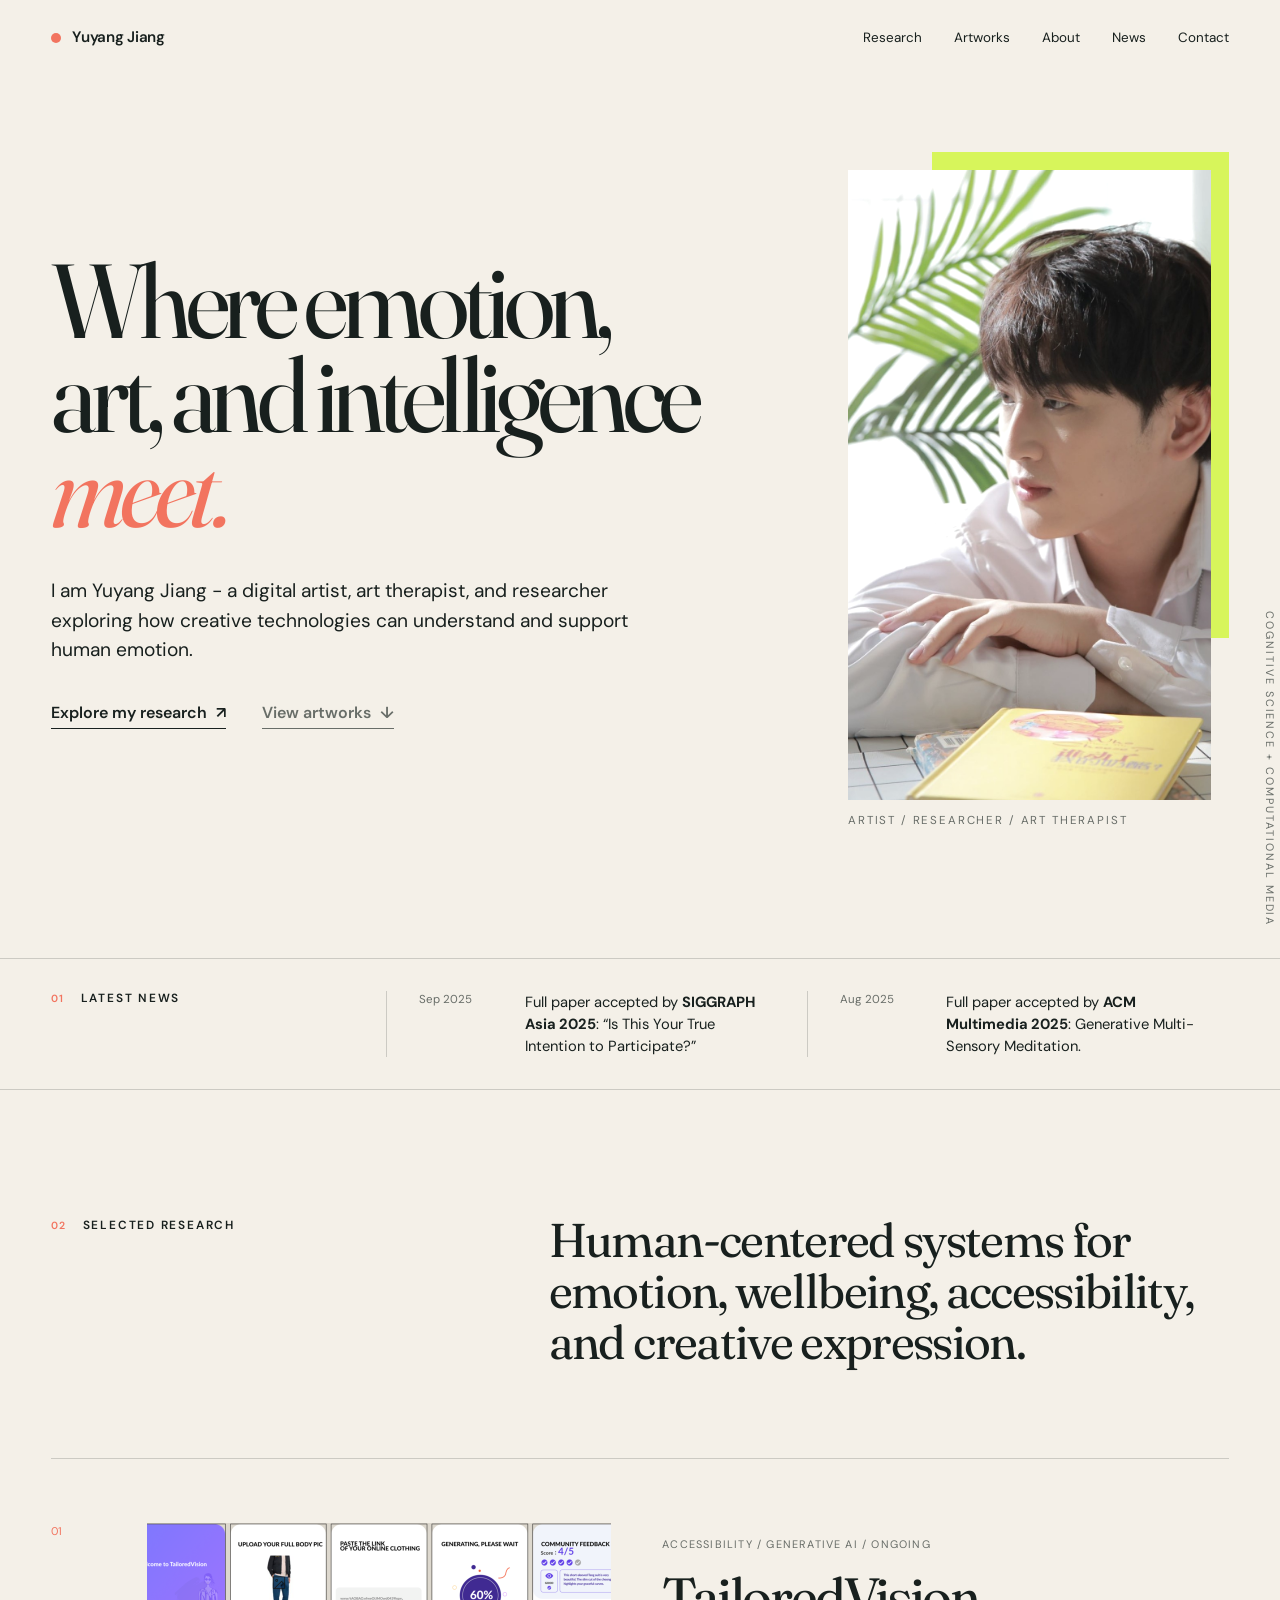
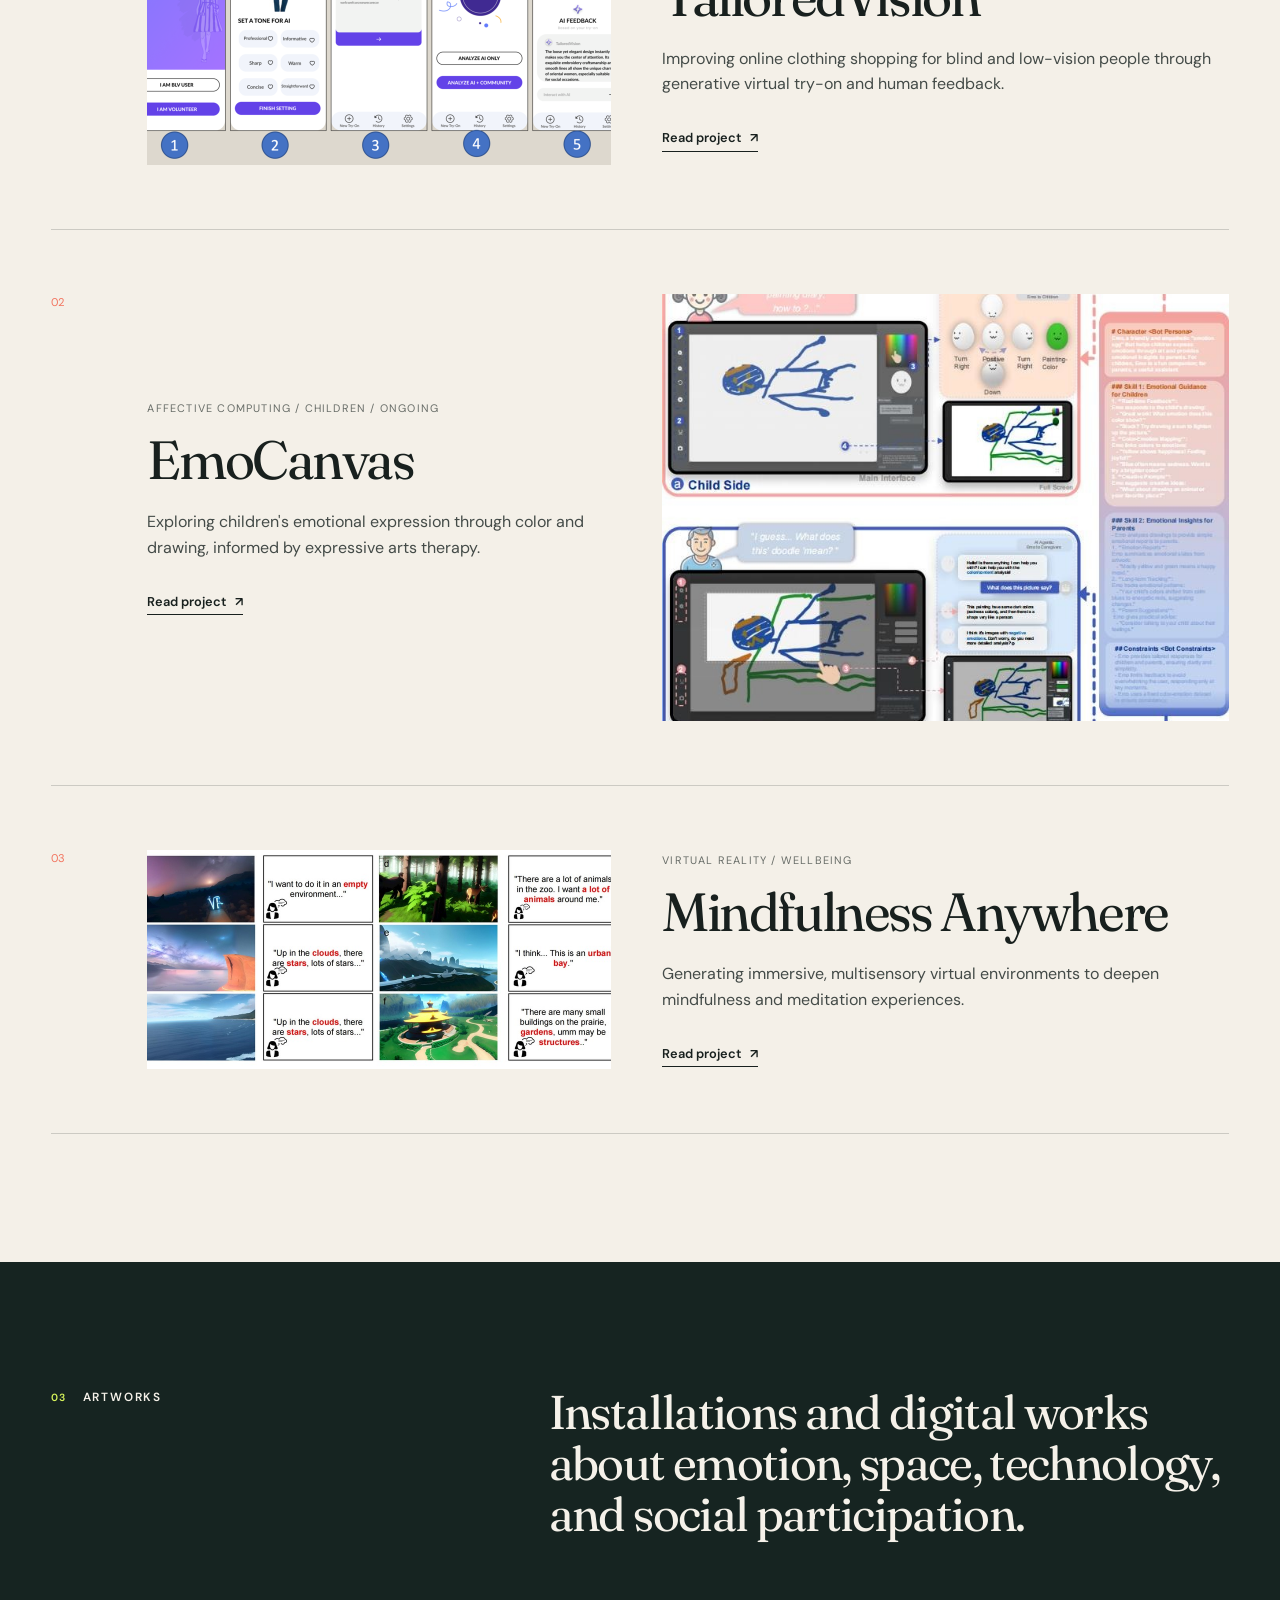
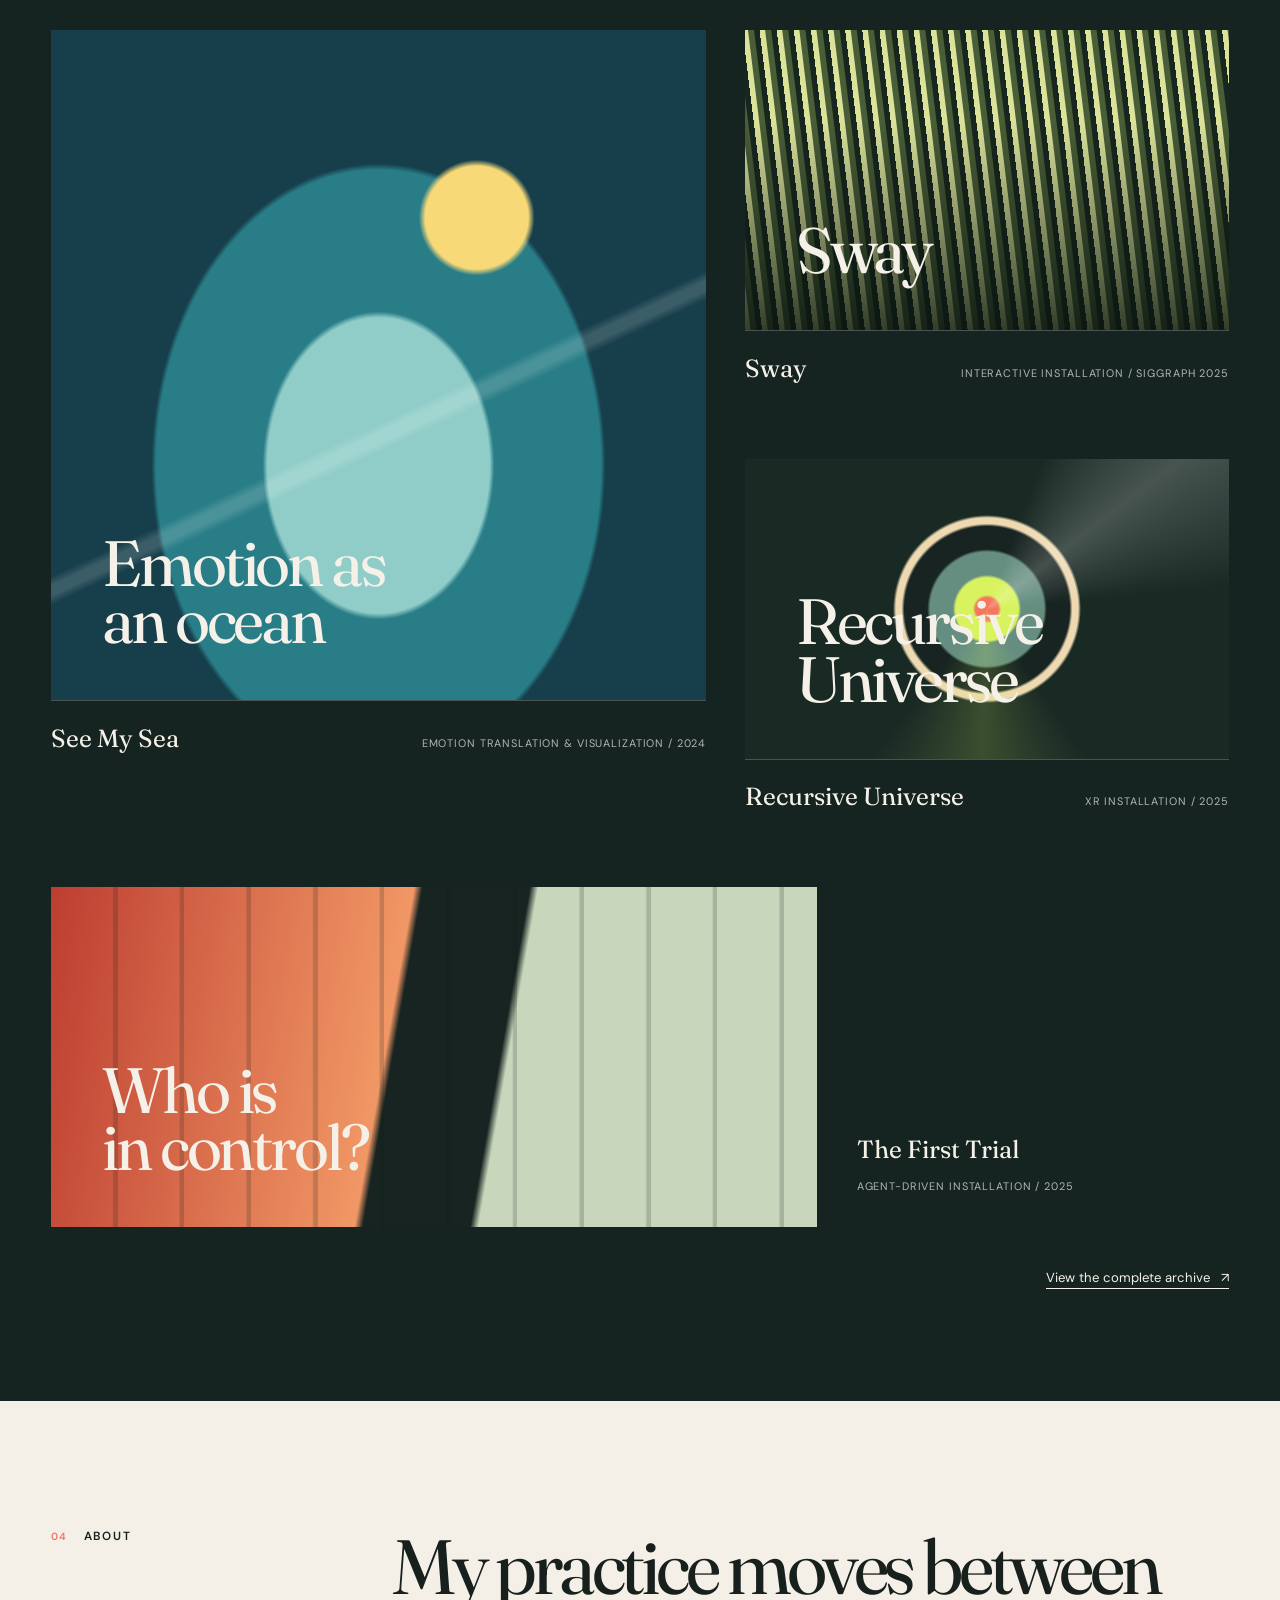
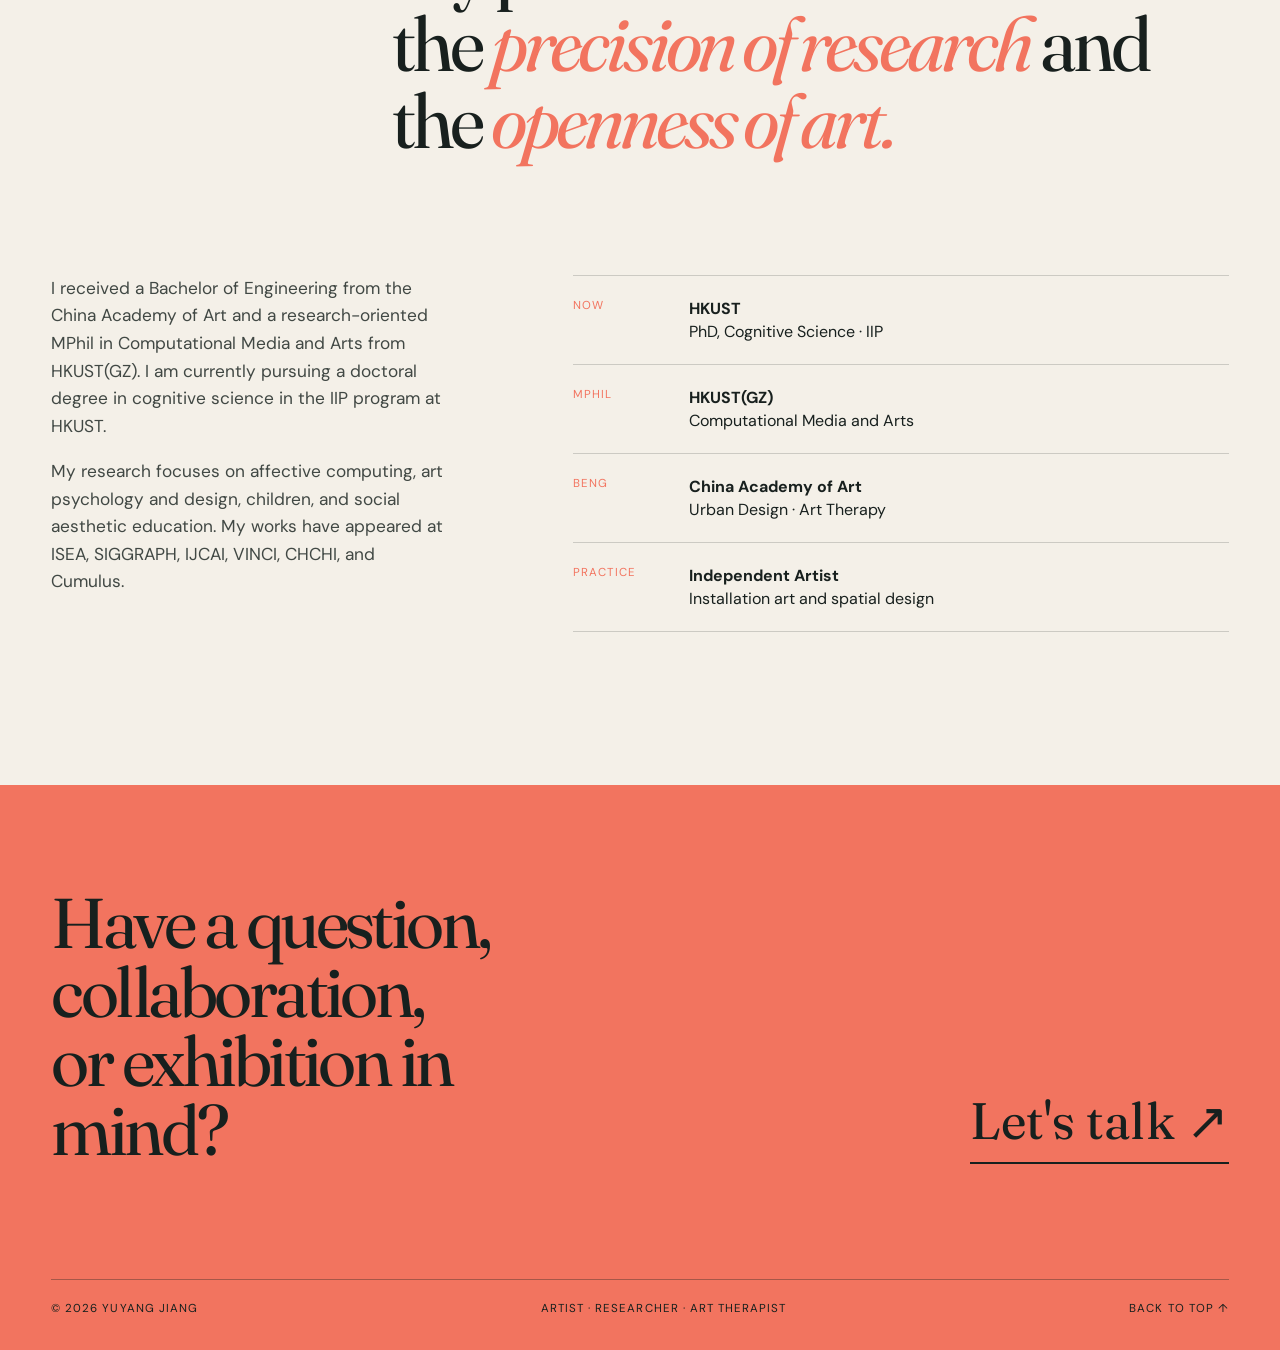
==== index.html @ f92e52eb "Create academic portfolio website" ====
<!doctype html>
<html lang="en">
<head>
  <meta charset="utf-8">
  <meta name="viewport" content="width=device-width, initial-scale=1">
  <meta name="description" content="Yuyang Jiang is a digital artist, art therapist, and researcher working across affective computing, art psychology, and human-centered AI.">
  <meta name="theme-color" content="#f4f0e8">
  <link rel="canonical" href="https://jiangmei-oliver.github.io/yuyangloveresearch/">
  <title>Yuyang Jiang - Artist & Researcher</title>
  <link rel="preconnect" href="https://fonts.googleapis.com">
  <link rel="preconnect" href="https://fonts.gstatic.com" crossorigin>
  <link href="https://fonts.googleapis.com/css2?family=DM+Sans:wght@400;500;600&family=Fraunces:opsz,wght@9..144,400;9..144,500&display=swap" rel="stylesheet">
  <link rel="stylesheet" href="styles.css">
  <script src="script.js" defer></script>
</head>
<body>
  <a class="skip-link" href="#main">Skip to content</a>
  <header class="site-header" data-header>
    <a class="wordmark" href="#top" aria-label="Yuyang Jiang home">
      <span class="wordmark-dot" aria-hidden="true"></span>
      Yuyang Jiang
    </a>
    <button class="menu-button" type="button" aria-expanded="false" aria-controls="site-nav" data-menu-button>
      <span>Menu</span>
      <span class="menu-lines" aria-hidden="true"></span>
    </button>
    <nav class="site-nav" id="site-nav" aria-label="Primary navigation" data-nav>
      <a href="#research">Research</a>
      <a href="#artworks">Artworks</a>
      <a href="#about">About</a>
      <a href="#news">News</a>
      <a href="#contact">Contact</a>
    </nav>
  </header>

  <main id="main">
    <section class="hero section" id="top">
      <div class="hero-copy reveal">
        <h1>Where emotion,<br>art, and intelligence<br><em>meet.</em></h1>
        <p class="hero-intro">I am Yuyang Jiang - a digital artist, art therapist, and researcher exploring how creative technologies can understand and support human emotion.</p>
        <div class="hero-actions">
          <a class="text-link" href="#research">Explore my research <span aria-hidden="true">&#8599;</span></a>
          <a class="text-link quiet" href="#artworks">View artworks <span aria-hidden="true">&#8595;</span></a>
        </div>
      </div>
      <div class="hero-portrait reveal">
        <div class="portrait-frame">
          <img src="assets/yuyang-portrait.jpg" alt="Portrait of Yuyang Jiang" width="487" height="630">
        </div>
        <p class="image-note">Artist / Researcher / Art Therapist</p>
      </div>
      <p class="hero-side-note" aria-hidden="true">Cognitive science + computational media</p>
    </section>

    <section class="news-strip" id="news" aria-labelledby="news-title">
      <div class="section-label"><span>01</span><h2 id="news-title">Latest news</h2></div>
      <div class="news-list">
        <article class="news-item reveal">
          <time datetime="2025-09">Sep 2025</time>
          <p>Full paper accepted by <strong>SIGGRAPH Asia 2025</strong>: “Is This Your True Intention to Participate?”</p>
        </article>
        <article class="news-item reveal">
          <time datetime="2025-08">Aug 2025</time>
          <p>Full paper accepted by <strong>ACM Multimedia 2025</strong>: Generative Multi-Sensory Meditation.</p>
        </article>
      </div>
    </section>

    <section class="section research-section" id="research" aria-labelledby="research-title">
      <div class="section-heading reveal">
        <div class="section-label"><span>02</span><h2 id="research-title">Selected research</h2></div>
        <p>Human-centered systems for emotion, wellbeing, accessibility, and creative expression.</p>
      </div>

      <div class="research-list">
        <article class="research-item reveal">
          <div class="research-number">01</div>
          <a class="research-image" href="https://yuyangartist.mysxl.cn/#research" target="_blank" rel="noreferrer">
            <img src="assets/tailored-vision.png" alt="TailoredVision project preview" width="500" height="242" loading="lazy">
          </a>
          <div class="research-copy">
            <p class="meta">Accessibility / Generative AI / Ongoing</p>
            <h3>TailoredVision</h3>
            <p>Improving online clothing shopping for blind and low-vision people through generative virtual try-on and human feedback.</p>
            <a class="arrow-link" href="https://yuyangartist.mysxl.cn/#research" target="_blank" rel="noreferrer" aria-label="Read more about TailoredVision">Read project <span aria-hidden="true">&#8599;</span></a>
          </div>
        </article>

        <article class="research-item reverse reveal">
          <div class="research-number">02</div>
          <a class="research-image" href="https://yuyangartist.mysxl.cn/#research" target="_blank" rel="noreferrer">
            <img src="assets/emo-canvas.jpg" alt="EmoCanvas project preview" width="500" height="427" loading="lazy">
          </a>
          <div class="research-copy">
            <p class="meta">Affective computing / Children / Ongoing</p>
            <h3>EmoCanvas</h3>
            <p>Exploring children's emotional expression through color and drawing, informed by expressive arts therapy.</p>
            <a class="arrow-link" href="https://yuyangartist.mysxl.cn/#research" target="_blank" rel="noreferrer" aria-label="Read more about EmoCanvas">Read project <span aria-hidden="true">&#8599;</span></a>
          </div>
        </article>

        <article class="research-item reveal">
          <div class="research-number">03</div>
          <a class="research-image" href="https://yuyangartist.mysxl.cn/#research" target="_blank" rel="noreferrer">
            <img src="assets/mindfulness-anywhere.jpg" alt="Mindfulness Anywhere project preview" width="500" height="219" loading="lazy">
          </a>
          <div class="research-copy">
            <p class="meta">Virtual reality / Wellbeing</p>
            <h3>Mindfulness Anywhere</h3>
            <p>Generating immersive, multisensory virtual environments to deepen mindfulness and meditation experiences.</p>
            <a class="arrow-link" href="https://yuyangartist.mysxl.cn/#research" target="_blank" rel="noreferrer" aria-label="Read more about Mindfulness Anywhere">Read project <span aria-hidden="true">&#8599;</span></a>
          </div>
        </article>
      </div>
    </section>

    <section class="art-section" id="artworks" aria-labelledby="artworks-title">
      <div class="section art-inner">
        <div class="section-heading light reveal">
          <div class="section-label"><span>03</span><h2 id="artworks-title">Artworks</h2></div>
          <p>Installations and digital works about emotion, space, technology, and social participation.</p>
        </div>
        <div class="art-grid">
          <a class="art-card large reveal" href="https://yuyangartist.mysxl.cn/blog/see-my-sea-emotion-translation-and-visualization" target="_blank" rel="noreferrer">
            <div class="art-card-image see-my-sea"><span>Emotion as<br>an ocean</span></div>
            <div class="art-card-caption"><h3>See My Sea</h3><p>Emotion translation & visualization / 2024</p></div>
          </a>
          <a class="art-card reveal" href="https://yuyangartist.mysxl.cn/blog/sway" target="_blank" rel="noreferrer">
            <div class="art-card-image sway"><span>Sway</span></div>
            <div class="art-card-caption"><h3>Sway</h3><p>Interactive installation / SIGGRAPH 2025</p></div>
          </a>
          <a class="art-card reveal" href="https://yuyangartist.mysxl.cn/blog/recursive-universe" target="_blank" rel="noreferrer">
            <div class="art-card-image universe"><span>Recursive<br>Universe</span></div>
            <div class="art-card-caption"><h3>Recursive Universe</h3><p>XR installation / 2025</p></div>
          </a>
          <a class="art-card wide reveal" href="https://yuyangartist.mysxl.cn/blog/the-first-trail" target="_blank" rel="noreferrer">
            <div class="art-card-image first-trial"><span>Who is<br>in control?</span></div>
            <div class="art-card-caption"><h3>The First Trial</h3><p>Agent-driven installation / 2025</p></div>
          </a>
        </div>
        <a class="all-work-link" href="https://yuyangartist.mysxl.cn/#art-works" target="_blank" rel="noreferrer">View the complete archive <span aria-hidden="true">&#8599;</span></a>
      </div>
    </section>

    <section class="section about-section" id="about" aria-labelledby="about-title">
      <div class="about-heading reveal">
        <div class="section-label"><span>04</span><h2 id="about-title">About</h2></div>
        <p class="about-statement">My practice moves between the <em>precision of research</em> and the <em>openness of art.</em></p>
      </div>
      <div class="about-grid">
        <div class="about-copy reveal">
          <p>I received a Bachelor of Engineering from the China Academy of Art and a research-oriented MPhil in Computational Media and Arts from HKUST(GZ). I am currently pursuing a doctoral degree in cognitive science in the IIP program at HKUST.</p>
          <p>My research focuses on affective computing, art psychology and design, children, and social aesthetic education. My works have appeared at ISEA, SIGGRAPH, IJCAI, VINCI, CHCHI, and Cumulus.</p>
        </div>
        <div class="timeline reveal" aria-label="Education and practice">
          <div class="timeline-row"><span>Now</span><p><strong>HKUST</strong><br>PhD, Cognitive Science · IIP</p></div>
          <div class="timeline-row"><span>MPhil</span><p><strong>HKUST(GZ)</strong><br>Computational Media and Arts</p></div>
          <div class="timeline-row"><span>BEng</span><p><strong>China Academy of Art</strong><br>Urban Design · Art Therapy</p></div>
          <div class="timeline-row"><span>Practice</span><p><strong>Independent Artist</strong><br>Installation art and spatial design</p></div>
        </div>
      </div>
    </section>
  </main>

  <footer class="site-footer" id="contact">
    <div class="footer-main">
      <p>Have a question, collaboration,<br>or exhibition in mind?</p>
      <a href="https://yuyangartist.mysxl.cn/#contact-me" target="_blank" rel="noreferrer">Let's talk <span aria-hidden="true">&#8599;</span></a>
    </div>
    <div class="footer-bottom">
      <p>&copy; <span data-year></span> Yuyang Jiang</p>
      <p>Artist · Researcher · Art Therapist</p>
      <a href="#top">Back to top &#8593;</a>
    </div>
  </footer>
</body>
</html>
---- styles.css ----
:root {
  --paper: #f4f0e8;
  --ink: #18201e;
  --muted: #686d68;
  --line: rgba(24, 32, 30, 0.18);
  --acid: #d7f55b;
  --coral: #f2745f;
  --deep: #162421;
  --serif: "Fraunces", Georgia, serif;
  --sans: "DM Sans", Arial, sans-serif;
  --gutter: clamp(1.25rem, 4vw, 4.5rem);
  --max: 1440px;
}

* { box-sizing: border-box; }
html { scroll-behavior: smooth; }
body {
  margin: 0;
  background: var(--paper);
  color: var(--ink);
  font-family: var(--sans);
  font-size: 16px;
  line-height: 1.6;
}
img { display: block; max-width: 100%; }
a { color: inherit; text-decoration: none; }
button { font: inherit; }
.skip-link { position: fixed; left: 1rem; top: -5rem; z-index: 100; background: var(--acid); padding: .65rem 1rem; }
.skip-link:focus { top: 1rem; }

.site-header {
  position: fixed;
  top: 0;
  left: 0;
  right: 0;
  z-index: 30;
  min-height: 76px;
  padding: 0 var(--gutter);
  display: flex;
  align-items: center;
  justify-content: space-between;
  border-bottom: 1px solid transparent;
  transition: background .3s ease, border-color .3s ease;
}
.site-header.scrolled { background: rgba(244, 240, 232, .91); border-color: var(--line); backdrop-filter: blur(16px); }
.wordmark { display: inline-flex; gap: .7rem; align-items: center; font-size: .95rem; font-weight: 600; letter-spacing: -.02em; }
.wordmark-dot { width: 10px; height: 10px; border-radius: 50%; background: var(--coral); }
.site-nav { display: flex; gap: clamp(1.25rem, 2.5vw, 2.75rem); font-size: .84rem; }
.site-nav a { position: relative; }
.site-nav a::after { content: ""; position: absolute; left: 0; right: 100%; bottom: -.35rem; height: 1px; background: currentColor; transition: right .25s ease; }
.site-nav a:hover::after, .site-nav a:focus-visible::after { right: 0; }
.menu-button { display: none; border: 0; background: transparent; padding: .5rem 0; }

.section { max-width: var(--max); margin: 0 auto; padding: clamp(6rem, 10vw, 10rem) var(--gutter); }
.hero { min-height: 100vh; padding-top: 9.5rem; display: grid; grid-template-columns: minmax(0, 1.3fr) minmax(260px, .7fr); gap: clamp(3rem, 7vw, 8rem); align-items: center; position: relative; }
.hero h1 { margin: 0; font-family: var(--serif); font-size: clamp(4rem, 8.2vw, 8.8rem); line-height: .9; font-weight: 400; letter-spacing: -.06em; }
.hero h1 em { color: var(--coral); font-weight: 400; }
.hero-intro { max-width: 590px; margin: 2.5rem 0 0; font-size: clamp(1.05rem, 1.5vw, 1.35rem); line-height: 1.55; }
.hero-actions { display: flex; flex-wrap: wrap; gap: 1.5rem 2.25rem; margin-top: 2.2rem; }
.text-link, .arrow-link { display: inline-flex; align-items: center; gap: .55rem; font-weight: 600; border-bottom: 1px solid currentColor; padding-bottom: .15rem; }
.text-link span, .arrow-link span, .all-work-link span { transition: transform .2s ease; }
.text-link:hover span, .arrow-link:hover span, .all-work-link:hover span { transform: translate(3px, -3px); }
.text-link.quiet { color: var(--muted); }
.portrait-frame { position: relative; padding: 1.1rem 1.1rem 0 0; }
.portrait-frame::before { content: ""; position: absolute; inset: 0 0 auto auto; width: 78%; height: 75%; background: var(--acid); }
.portrait-frame img { position: relative; width: 100%; aspect-ratio: .78; object-fit: cover; object-position: center top; filter: saturate(.86) contrast(1.03); }
.image-note { margin: .75rem 0 0; font-size: .72rem; text-transform: uppercase; letter-spacing: .16em; color: var(--muted); }
.hero-side-note { position: absolute; right: .1rem; bottom: 2rem; margin: 0; writing-mode: vertical-rl; font-size: .68rem; text-transform: uppercase; letter-spacing: .18em; color: var(--muted); }

.news-strip { border-block: 1px solid var(--line); display: grid; grid-template-columns: minmax(190px, .34fr) 1fr; gap: 3rem; padding: 2rem var(--gutter); }
.section-label { display: flex; align-items: baseline; gap: 1rem; }
.section-label span { font-size: .65rem; color: var(--coral); font-weight: 600; letter-spacing: .12em; }
.section-label h2 { margin: 0; font-size: .74rem; line-height: 1.2; text-transform: uppercase; letter-spacing: .15em; font-weight: 600; }
.news-list { display: grid; grid-template-columns: repeat(2, 1fr); }
.news-item { display: grid; grid-template-columns: 90px 1fr; gap: 1rem; padding: 0 2rem; border-left: 1px solid var(--line); }
.news-item time { font-size: .72rem; color: var(--muted); }
.news-item p { margin: 0; font-size: .92rem; line-height: 1.5; }

.section-heading { display: grid; grid-template-columns: minmax(200px, .35fr) 1fr; gap: 3rem; align-items: start; margin-bottom: clamp(4rem, 7vw, 7rem); }
.section-heading > p { max-width: 680px; margin: -.2rem 0 0 auto; font-family: var(--serif); font-size: clamp(1.9rem, 3.7vw, 3.8rem); line-height: 1.08; letter-spacing: -.035em; }
.research-list { border-top: 1px solid var(--line); }
.research-item { display: grid; grid-template-columns: 45px minmax(260px, .9fr) minmax(280px, 1.1fr); gap: clamp(1.5rem, 4vw, 5rem); align-items: center; padding: clamp(2.5rem, 5vw, 5rem) 0; border-bottom: 1px solid var(--line); }
.research-number { align-self: start; color: var(--coral); font-size: .7rem; }
.research-item.reverse .research-image { order: 3; }
.research-item.reverse .research-copy { order: 2; }
.research-image { overflow: hidden; background: #ddd8ce; }
.research-image img { width: 100%; aspect-ratio: 16 / 10; object-fit: cover; transition: transform .6s cubic-bezier(.2,.75,.25,1); }
.research-image:hover img { transform: scale(1.025); }
.research-copy .meta { margin: 0 0 1rem; color: var(--muted); text-transform: uppercase; letter-spacing: .11em; font-size: .68rem; }
.research-copy h3 { margin: 0; font-family: var(--serif); font-size: clamp(2.2rem, 4.2vw, 4.5rem); line-height: 1; font-weight: 400; letter-spacing: -.045em; }
.research-copy > p:not(.meta) { max-width: 580px; margin: 1.4rem 0 1.7rem; color: #444b48; }
.arrow-link { font-size: .8rem; }

.art-section { background: var(--deep); color: #f5f1e9; }
.art-inner { padding-bottom: 7rem; }
.section-heading.light > p { color: #f5f1e9; }
.section-heading.light .section-label span { color: var(--acid); }
.art-grid { display: grid; grid-template-columns: 1.15fr .85fr; gap: clamp(1.25rem, 3vw, 3rem); }
.art-card.large { grid-row: span 2; }
.art-card.wide { grid-column: span 2; display: grid; grid-template-columns: 1.3fr .7fr; align-items: end; }
.art-card-image { min-height: 300px; overflow: hidden; position: relative; display: flex; align-items: flex-end; padding: clamp(1.5rem, 4vw, 3.5rem); isolation: isolate; }
.art-card.large .art-card-image { min-height: 670px; }
.art-card.wide .art-card-image { min-height: 340px; }
.art-card-image::before, .art-card-image::after { content: ""; position: absolute; inset: 0; z-index: -1; transition: transform .7s cubic-bezier(.2,.75,.25,1); }
.art-card:hover .art-card-image::before { transform: scale(1.04) rotate(.5deg); }
.art-card-image span { font-family: var(--serif); font-size: clamp(2.2rem, 5vw, 5.5rem); line-height: .9; letter-spacing: -.05em; }
.see-my-sea::before { background: radial-gradient(circle at 65% 28%, #f7d977 0 8%, transparent 9%), radial-gradient(ellipse at 50% 65%, #90cdc8 0 24%, #287d87 25% 48%, #163e4b 49% 100%); }
.see-my-sea::after { background: linear-gradient(155deg, transparent 0 56%, rgba(255,255,255,.16) 57% 58%, transparent 59%); }
.sway::before { background: repeating-linear-gradient(83deg, #dbe39b 0 5px, #495d36 6px 11px, #17261e 12px 17px); }
.sway::after { background: linear-gradient(to top, rgba(9,20,15,.8), transparent 70%); }
.universe::before { background: radial-gradient(circle at center, #f5785d 0 4%, #d8f35f 5% 11%, #658d80 12% 20%, #172421 21% 29%, #eed9b1 30% 32%, #192a25 33% 100%); }
.universe::after { background: conic-gradient(from 20deg, transparent, rgba(255,255,255,.2), transparent 18%, transparent 35%, rgba(215,245,91,.18), transparent 55%); }
.first-trial::before { background: linear-gradient(100deg, #bd3e31, #f19765 44%, #172421 45% 58%, #c8d6bc 59%); }
.first-trial::after { background: repeating-linear-gradient(90deg, transparent 0 8%, rgba(11,25,21,.18) 8.2% 8.7%); }
.art-card-caption { display: flex; justify-content: space-between; gap: 1rem; align-items: baseline; padding: 1.1rem 0 2rem; border-top: 1px solid rgba(255,255,255,.22); }
.art-card.wide .art-card-caption { padding: 2rem 0 2rem 2.5rem; display: block; border-top: 0; }
.art-card-caption h3 { margin: 0; font-family: var(--serif); font-size: 1.55rem; font-weight: 400; }
.art-card-caption p { margin: 0; color: #aeb8b3; font-size: .68rem; text-transform: uppercase; letter-spacing: .08em; text-align: right; }
.art-card.wide .art-card-caption p { text-align: left; margin-top: .5rem; }
.all-work-link { width: fit-content; margin: 2.5rem 0 0 auto; display: flex; gap: .7rem; align-items: center; border-bottom: 1px solid currentColor; font-size: .82rem; }

.about-section { padding-bottom: clamp(7rem, 12vw, 12rem); }
.about-heading { display: grid; grid-template-columns: minmax(200px, .35fr) 1fr; gap: 3rem; }
.about-statement { max-width: 900px; margin: 0 0 0 auto; font-family: var(--serif); font-size: clamp(2.8rem, 6vw, 6.2rem); line-height: 1; letter-spacing: -.055em; }
.about-statement em { color: var(--coral); font-weight: 400; }
.about-grid { margin-top: clamp(5rem, 9vw, 9rem); display: grid; grid-template-columns: .75fr 1.25fr; gap: clamp(4rem, 10vw, 10rem); }
.about-copy { font-size: 1.08rem; color: #414844; }
.about-copy p:first-child { margin-top: 0; }
.timeline { border-top: 1px solid var(--line); }
.timeline-row { display: grid; grid-template-columns: 100px 1fr; gap: 1rem; padding: 1.3rem 0; border-bottom: 1px solid var(--line); }
.timeline-row > span { color: var(--coral); font-size: .72rem; text-transform: uppercase; letter-spacing: .1em; }
.timeline-row p { margin: 0; line-height: 1.45; }

.site-footer { background: var(--coral); color: #17201e; padding: clamp(4rem, 8vw, 8rem) var(--gutter) 2rem; }
.footer-main { max-width: var(--max); margin: 0 auto; display: grid; grid-template-columns: 1fr 1fr; gap: 3rem; align-items: end; }
.footer-main p { margin: 0; font-family: var(--serif); font-size: clamp(2.5rem, 5.5vw, 6rem); line-height: .98; letter-spacing: -.05em; }
.footer-main > a { justify-self: end; font-family: var(--serif); font-size: clamp(2rem, 4vw, 4.5rem); border-bottom: 2px solid currentColor; }
.footer-bottom { max-width: var(--max); margin: clamp(5rem, 9vw, 9rem) auto 0; padding-top: 1.25rem; border-top: 1px solid rgba(23,32,30,.35); display: flex; justify-content: space-between; gap: 1rem; font-size: .72rem; text-transform: uppercase; letter-spacing: .09em; }
.footer-bottom p { margin: 0; }

.reveal { opacity: 0; transform: translateY(26px); transition: opacity .7s ease, transform .7s cubic-bezier(.2,.75,.25,1); }
.reveal.visible { opacity: 1; transform: translateY(0); }

@media (max-width: 900px) {
  .menu-button { display: flex; align-items: center; gap: .75rem; cursor: pointer; }
  .menu-lines, .menu-lines::before { width: 21px; height: 1px; display: block; background: currentColor; transition: transform .25s ease; }
  .menu-lines { position: relative; }
  .menu-lines::before { content: ""; position: absolute; top: 6px; }
  .menu-button[aria-expanded="true"] .menu-lines { transform: rotate(45deg); }
  .menu-button[aria-expanded="true"] .menu-lines::before { transform: translateY(-6px) rotate(-90deg); }
  .site-nav { position: fixed; inset: 76px 0 auto; padding: 2rem var(--gutter) 3rem; background: var(--paper); border-bottom: 1px solid var(--line); flex-direction: column; gap: 1.2rem; transform: translateY(-130%); transition: transform .35s ease; z-index: -1; }
  .site-nav.open { transform: translateY(0); }
  .hero { grid-template-columns: 1fr .56fr; gap: 2rem; }
  .hero h1 { font-size: clamp(3.4rem, 9.5vw, 6rem); }
  .news-strip, .section-heading, .about-heading { grid-template-columns: 1fr; }
  .news-list { margin-left: -2rem; }
  .research-item { grid-template-columns: 35px 1fr; }
  .research-image, .research-item.reverse .research-image { grid-column: 2; order: initial; }
  .research-copy, .research-item.reverse .research-copy { grid-column: 2; order: initial; }
  .art-card.large .art-card-image { min-height: 540px; }
  .about-grid { gap: 4rem; }
}

@media (max-width: 640px) {
  .site-header { min-height: 68px; }
  .site-nav { top: 68px; }
  .hero { min-height: auto; padding-top: 8.5rem; grid-template-columns: 1fr; }
  .hero-copy { order: 1; }
  .hero-portrait { order: 2; width: 72%; margin-left: auto; }
  .hero h1 { font-size: clamp(3.45rem, 17vw, 5.4rem); }
  .hero-intro { font-size: 1rem; }
  .hero-side-note { display: none; }
  .news-strip { padding-block: 2.5rem; }
  .news-list { grid-template-columns: 1fr; margin: 0; }
  .news-item { grid-template-columns: 72px 1fr; padding: 1.4rem 0; border-left: 0; border-top: 1px solid var(--line); }
  .section-heading > p { font-size: 2.25rem; margin-left: 0; }
  .research-item { grid-template-columns: 24px 1fr; gap: 1rem; }
  .research-copy h3 { font-size: 2.6rem; }
  .art-grid { grid-template-columns: 1fr; }
  .art-card.large, .art-card.wide { grid-row: auto; grid-column: auto; display: block; }
  .art-card.large .art-card-image, .art-card-image, .art-card.wide .art-card-image { min-height: 410px; }
  .art-card.wide .art-card-caption { padding: 1.1rem 0 2rem; display: flex; border-top: 1px solid rgba(255,255,255,.22); }
  .art-card.wide .art-card-caption p { text-align: right; }
  .about-statement { font-size: 3.15rem; }
  .about-grid { grid-template-columns: 1fr; }
  .footer-main { grid-template-columns: 1fr; }
  .footer-main > a { justify-self: start; }
  .footer-bottom { flex-direction: column; }
}

@media (prefers-reduced-motion: reduce) {
  html { scroll-behavior: auto; }
  *, *::before, *::after { transition-duration: .01ms !important; animation-duration: .01ms !important; }
  .reveal { opacity: 1; transform: none; }
}
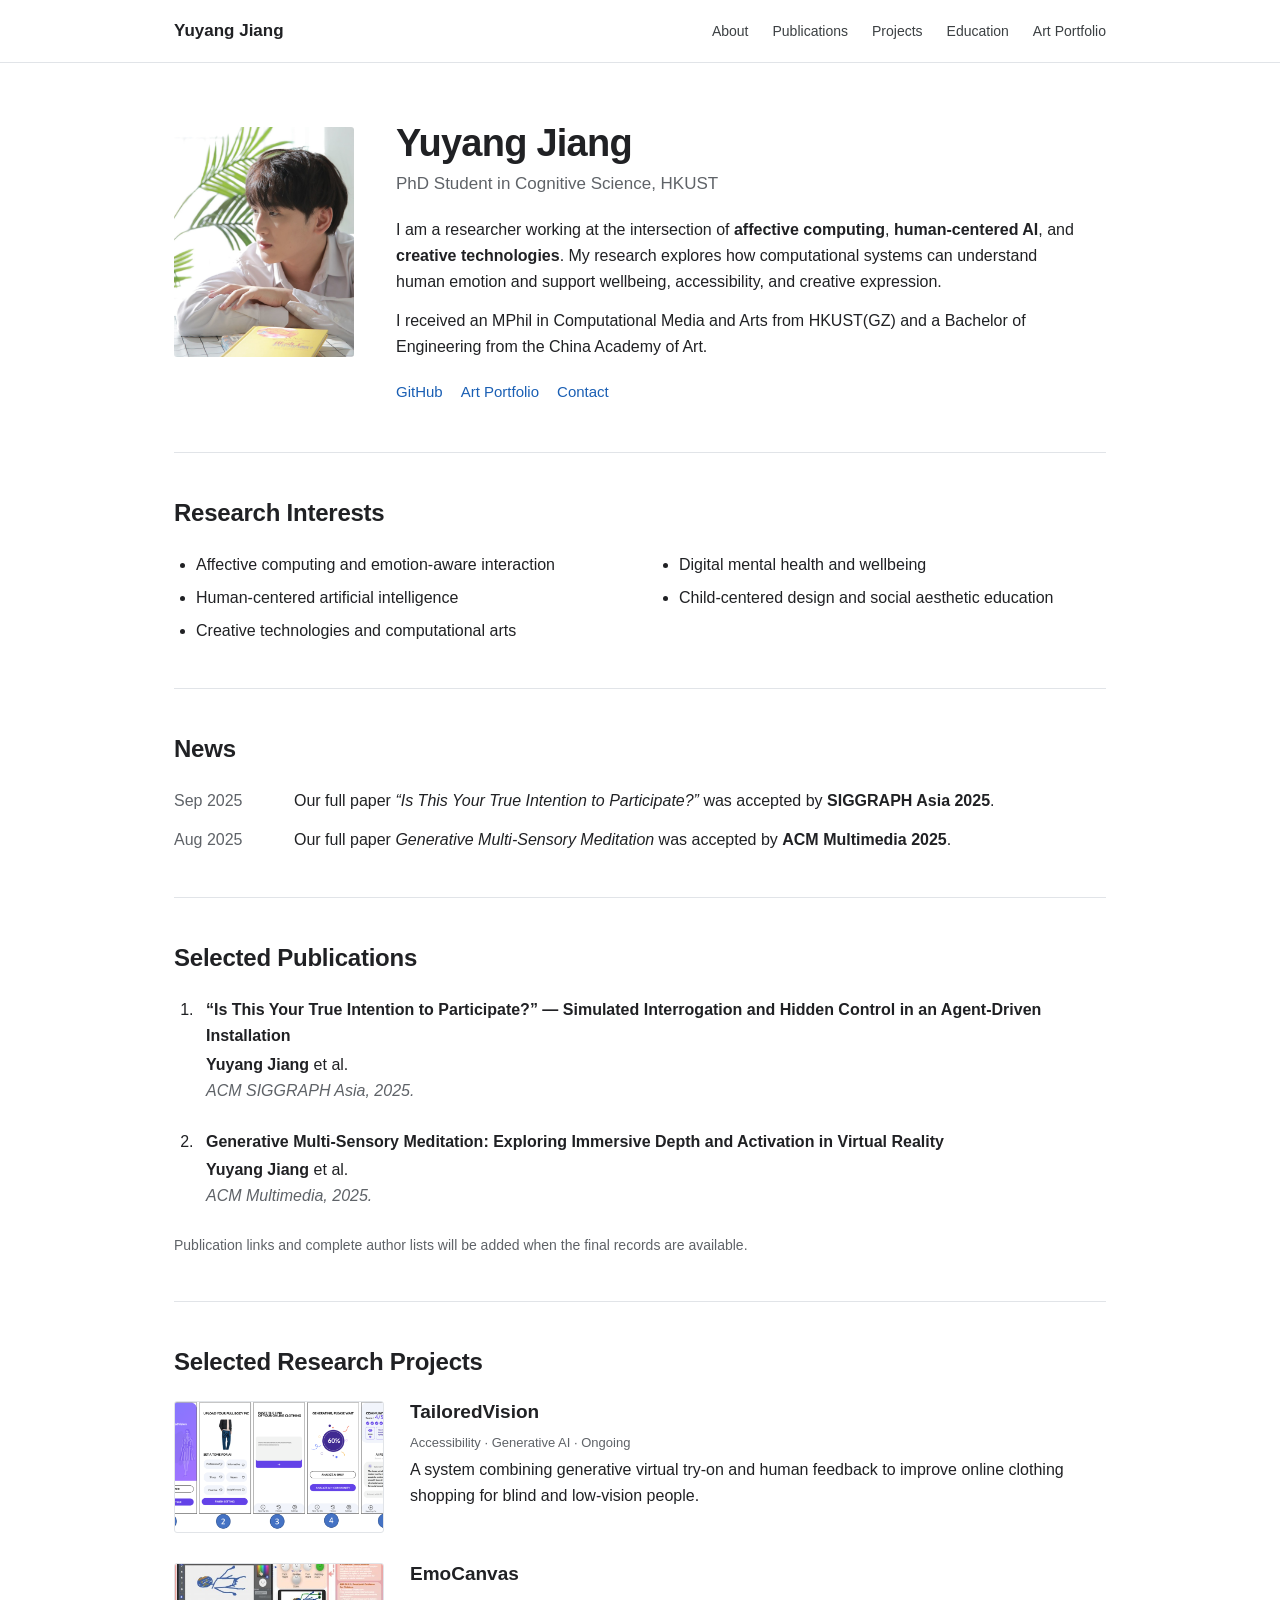
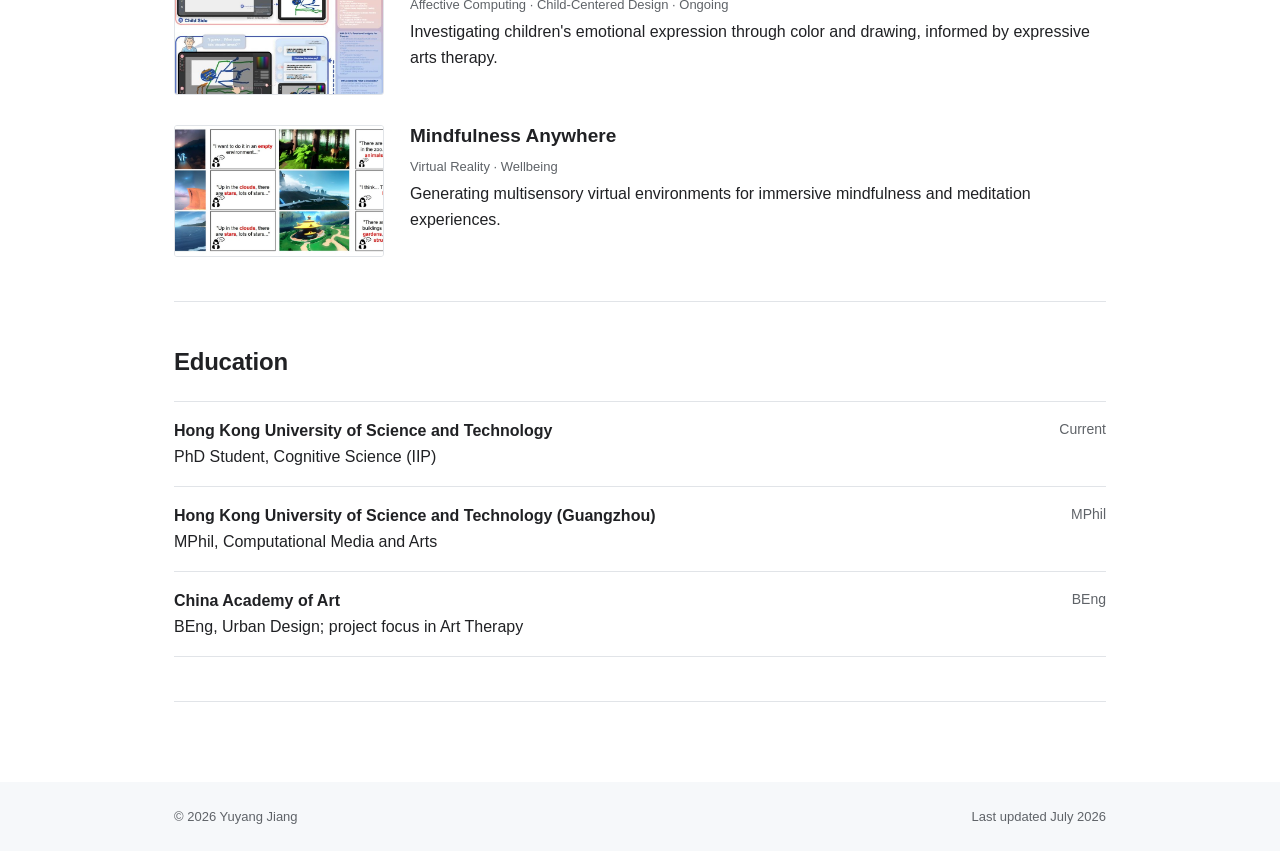
==== commit 7c0b4e01: "Redesign site as a concise academic homepage" ====
--- a/index.html
+++ b/index.html
@@ -3,174 +3,141 @@
 <head>
   <meta charset="utf-8">
   <meta name="viewport" content="width=device-width, initial-scale=1">
-  <meta name="description" content="Yuyang Jiang is a digital artist, art therapist, and researcher working across affective computing, art psychology, and human-centered AI.">
-  <meta name="theme-color" content="#f4f0e8">
+  <meta name="description" content="Yuyang Jiang is a PhD student at HKUST researching affective computing, human-centered AI, and creative technologies.">
+  <meta name="theme-color" content="#ffffff">
   <link rel="canonical" href="https://jiangmei-oliver.github.io/yuyangloveresearch/">
-  <title>Yuyang Jiang - Artist & Researcher</title>
-  <link rel="preconnect" href="https://fonts.googleapis.com">
-  <link rel="preconnect" href="https://fonts.gstatic.com" crossorigin>
-  <link href="https://fonts.googleapis.com/css2?family=DM+Sans:wght@400;500;600&family=Fraunces:opsz,wght@9..144,400;9..144,500&display=swap" rel="stylesheet">
+  <title>Yuyang Jiang | Academic Homepage</title>
   <link rel="stylesheet" href="styles.css">
   <script src="script.js" defer></script>
 </head>
 <body>
   <a class="skip-link" href="#main">Skip to content</a>
-  <header class="site-header" data-header>
-    <a class="wordmark" href="#top" aria-label="Yuyang Jiang home">
-      <span class="wordmark-dot" aria-hidden="true"></span>
-      Yuyang Jiang
-    </a>
-    <button class="menu-button" type="button" aria-expanded="false" aria-controls="site-nav" data-menu-button>
-      <span>Menu</span>
-      <span class="menu-lines" aria-hidden="true"></span>
-    </button>
-    <nav class="site-nav" id="site-nav" aria-label="Primary navigation" data-nav>
-      <a href="#research">Research</a>
-      <a href="#artworks">Artworks</a>
-      <a href="#about">About</a>
-      <a href="#news">News</a>
-      <a href="#contact">Contact</a>
-    </nav>
+
+  <header class="site-header">
+    <div class="nav-wrap">
+      <a class="site-name" href="#top">Yuyang Jiang</a>
+      <button class="menu-button" type="button" aria-expanded="false" aria-controls="site-nav" data-menu-button>Menu</button>
+      <nav class="site-nav" id="site-nav" aria-label="Primary navigation" data-nav>
+        <a href="#about">About</a>
+        <a href="#publications">Publications</a>
+        <a href="#projects">Projects</a>
+        <a href="#education">Education</a>
+        <a href="https://yuyangartist.mysxl.cn/" target="_blank" rel="noreferrer">Art Portfolio</a>
+      </nav>
+    </div>
   </header>
 
-  <main id="main">
-    <section class="hero section" id="top">
-      <div class="hero-copy reveal">
-        <h1>Where emotion,<br>art, and intelligence<br><em>meet.</em></h1>
-        <p class="hero-intro">I am Yuyang Jiang - a digital artist, art therapist, and researcher exploring how creative technologies can understand and support human emotion.</p>
-        <div class="hero-actions">
-          <a class="text-link" href="#research">Explore my research <span aria-hidden="true">&#8599;</span></a>
-          <a class="text-link quiet" href="#artworks">View artworks <span aria-hidden="true">&#8595;</span></a>
+  <main id="main" class="page-wrap">
+    <section class="profile" id="top" aria-labelledby="profile-name">
+      <img class="profile-photo" src="assets/yuyang-portrait.jpg" alt="Yuyang Jiang" width="180" height="230">
+      <div class="profile-copy">
+        <h1 id="profile-name">Yuyang Jiang</h1>
+        <p class="role">PhD Student in Cognitive Science, HKUST</p>
+        <p>I am a researcher working at the intersection of <strong>affective computing</strong>, <strong>human-centered AI</strong>, and <strong>creative technologies</strong>. My research explores how computational systems can understand human emotion and support wellbeing, accessibility, and creative expression.</p>
+        <p>I received an MPhil in Computational Media and Arts from HKUST(GZ) and a Bachelor of Engineering from the China Academy of Art.</p>
+        <div class="profile-links" aria-label="Profile links">
+          <a href="https://github.com/JIANGMei-Oliver" target="_blank" rel="noreferrer">GitHub</a>
+          <a href="https://yuyangartist.mysxl.cn/" target="_blank" rel="noreferrer">Art Portfolio</a>
+          <a href="https://yuyangartist.mysxl.cn/#contact-me" target="_blank" rel="noreferrer">Contact</a>
         </div>
-      </div>
-      <div class="hero-portrait reveal">
-        <div class="portrait-frame">
-          <img src="assets/yuyang-portrait.jpg" alt="Portrait of Yuyang Jiang" width="487" height="630">
-        </div>
-        <p class="image-note">Artist / Researcher / Art Therapist</p>
-      </div>
-      <p class="hero-side-note" aria-hidden="true">Cognitive science + computational media</p>
-    </section>
-
-    <section class="news-strip" id="news" aria-labelledby="news-title">
-      <div class="section-label"><span>01</span><h2 id="news-title">Latest news</h2></div>
-      <div class="news-list">
-        <article class="news-item reveal">
-          <time datetime="2025-09">Sep 2025</time>
-          <p>Full paper accepted by <strong>SIGGRAPH Asia 2025</strong>: “Is This Your True Intention to Participate?”</p>
-        </article>
-        <article class="news-item reveal">
-          <time datetime="2025-08">Aug 2025</time>
-          <p>Full paper accepted by <strong>ACM Multimedia 2025</strong>: Generative Multi-Sensory Meditation.</p>
-        </article>
       </div>
     </section>
 
-    <section class="section research-section" id="research" aria-labelledby="research-title">
-      <div class="section-heading reveal">
-        <div class="section-label"><span>02</span><h2 id="research-title">Selected research</h2></div>
-        <p>Human-centered systems for emotion, wellbeing, accessibility, and creative expression.</p>
+    <section class="content-section" id="about" aria-labelledby="about-heading">
+      <h2 id="about-heading">Research Interests</h2>
+      <ul class="interest-list">
+        <li>Affective computing and emotion-aware interaction</li>
+        <li>Human-centered artificial intelligence</li>
+        <li>Creative technologies and computational arts</li>
+        <li>Digital mental health and wellbeing</li>
+        <li>Child-centered design and social aesthetic education</li>
+      </ul>
+    </section>
+
+    <section class="content-section" id="news" aria-labelledby="news-heading">
+      <h2 id="news-heading">News</h2>
+      <div class="news-list">
+        <div class="news-row">
+          <time datetime="2025-09">Sep 2025</time>
+          <p>Our full paper <em>“Is This Your True Intention to Participate?”</em> was accepted by <strong>SIGGRAPH Asia 2025</strong>.</p>
+        </div>
+        <div class="news-row">
+          <time datetime="2025-08">Aug 2025</time>
+          <p>Our full paper <em>Generative Multi-Sensory Meditation</em> was accepted by <strong>ACM Multimedia 2025</strong>.</p>
+        </div>
       </div>
+    </section>
 
-      <div class="research-list">
-        <article class="research-item reveal">
-          <div class="research-number">01</div>
-          <a class="research-image" href="https://yuyangartist.mysxl.cn/#research" target="_blank" rel="noreferrer">
-            <img src="assets/tailored-vision.png" alt="TailoredVision project preview" width="500" height="242" loading="lazy">
-          </a>
-          <div class="research-copy">
-            <p class="meta">Accessibility / Generative AI / Ongoing</p>
+    <section class="content-section" id="publications" aria-labelledby="publications-heading">
+      <h2 id="publications-heading">Selected Publications</h2>
+      <ol class="publication-list">
+        <li>
+          <p class="paper-title">“Is This Your True Intention to Participate?” — Simulated Interrogation and Hidden Control in an Agent-Driven Installation</p>
+          <p class="paper-authors"><strong>Yuyang Jiang</strong> et al.</p>
+          <p class="paper-venue">ACM SIGGRAPH Asia, 2025.</p>
+        </li>
+        <li>
+          <p class="paper-title">Generative Multi-Sensory Meditation: Exploring Immersive Depth and Activation in Virtual Reality</p>
+          <p class="paper-authors"><strong>Yuyang Jiang</strong> et al.</p>
+          <p class="paper-venue">ACM Multimedia, 2025.</p>
+        </li>
+      </ol>
+      <p class="section-note">Publication links and complete author lists will be added when the final records are available.</p>
+    </section>
+
+    <section class="content-section" id="projects" aria-labelledby="projects-heading">
+      <h2 id="projects-heading">Selected Research Projects</h2>
+      <div class="project-list">
+        <article class="project-row">
+          <img src="assets/tailored-vision.png" alt="TailoredVision project interface" width="240" height="150" loading="lazy">
+          <div>
             <h3>TailoredVision</h3>
-            <p>Improving online clothing shopping for blind and low-vision people through generative virtual try-on and human feedback.</p>
-            <a class="arrow-link" href="https://yuyangartist.mysxl.cn/#research" target="_blank" rel="noreferrer" aria-label="Read more about TailoredVision">Read project <span aria-hidden="true">&#8599;</span></a>
+            <p class="project-meta">Accessibility · Generative AI · Ongoing</p>
+            <p>A system combining generative virtual try-on and human feedback to improve online clothing shopping for blind and low-vision people.</p>
           </div>
         </article>
-
-        <article class="research-item reverse reveal">
-          <div class="research-number">02</div>
-          <a class="research-image" href="https://yuyangartist.mysxl.cn/#research" target="_blank" rel="noreferrer">
-            <img src="assets/emo-canvas.jpg" alt="EmoCanvas project preview" width="500" height="427" loading="lazy">
-          </a>
-          <div class="research-copy">
-            <p class="meta">Affective computing / Children / Ongoing</p>
+        <article class="project-row">
+          <img src="assets/emo-canvas.jpg" alt="EmoCanvas research project" width="240" height="150" loading="lazy">
+          <div>
             <h3>EmoCanvas</h3>
-            <p>Exploring children's emotional expression through color and drawing, informed by expressive arts therapy.</p>
-            <a class="arrow-link" href="https://yuyangartist.mysxl.cn/#research" target="_blank" rel="noreferrer" aria-label="Read more about EmoCanvas">Read project <span aria-hidden="true">&#8599;</span></a>
+            <p class="project-meta">Affective Computing · Child-Centered Design · Ongoing</p>
+            <p>Investigating children's emotional expression through color and drawing, informed by expressive arts therapy.</p>
           </div>
         </article>
-
-        <article class="research-item reveal">
-          <div class="research-number">03</div>
-          <a class="research-image" href="https://yuyangartist.mysxl.cn/#research" target="_blank" rel="noreferrer">
-            <img src="assets/mindfulness-anywhere.jpg" alt="Mindfulness Anywhere project preview" width="500" height="219" loading="lazy">
-          </a>
-          <div class="research-copy">
-            <p class="meta">Virtual reality / Wellbeing</p>
+        <article class="project-row">
+          <img src="assets/mindfulness-anywhere.jpg" alt="Mindfulness Anywhere virtual environment" width="240" height="150" loading="lazy">
+          <div>
             <h3>Mindfulness Anywhere</h3>
-            <p>Generating immersive, multisensory virtual environments to deepen mindfulness and meditation experiences.</p>
-            <a class="arrow-link" href="https://yuyangartist.mysxl.cn/#research" target="_blank" rel="noreferrer" aria-label="Read more about Mindfulness Anywhere">Read project <span aria-hidden="true">&#8599;</span></a>
+            <p class="project-meta">Virtual Reality · Wellbeing</p>
+            <p>Generating multisensory virtual environments for immersive mindfulness and meditation experiences.</p>
           </div>
         </article>
       </div>
     </section>
 
-    <section class="art-section" id="artworks" aria-labelledby="artworks-title">
-      <div class="section art-inner">
-        <div class="section-heading light reveal">
-          <div class="section-label"><span>03</span><h2 id="artworks-title">Artworks</h2></div>
-          <p>Installations and digital works about emotion, space, technology, and social participation.</p>
+    <section class="content-section" id="education" aria-labelledby="education-heading">
+      <h2 id="education-heading">Education</h2>
+      <div class="education-list">
+        <div class="education-row">
+          <p><strong>Hong Kong University of Science and Technology</strong><br>PhD Student, Cognitive Science (IIP)</p>
+          <span>Current</span>
         </div>
-        <div class="art-grid">
-          <a class="art-card large reveal" href="https://yuyangartist.mysxl.cn/blog/see-my-sea-emotion-translation-and-visualization" target="_blank" rel="noreferrer">
-            <div class="art-card-image see-my-sea"><span>Emotion as<br>an ocean</span></div>
-            <div class="art-card-caption"><h3>See My Sea</h3><p>Emotion translation & visualization / 2024</p></div>
-          </a>
-          <a class="art-card reveal" href="https://yuyangartist.mysxl.cn/blog/sway" target="_blank" rel="noreferrer">
-            <div class="art-card-image sway"><span>Sway</span></div>
-            <div class="art-card-caption"><h3>Sway</h3><p>Interactive installation / SIGGRAPH 2025</p></div>
-          </a>
-          <a class="art-card reveal" href="https://yuyangartist.mysxl.cn/blog/recursive-universe" target="_blank" rel="noreferrer">
-            <div class="art-card-image universe"><span>Recursive<br>Universe</span></div>
-            <div class="art-card-caption"><h3>Recursive Universe</h3><p>XR installation / 2025</p></div>
-          </a>
-          <a class="art-card wide reveal" href="https://yuyangartist.mysxl.cn/blog/the-first-trail" target="_blank" rel="noreferrer">
-            <div class="art-card-image first-trial"><span>Who is<br>in control?</span></div>
-            <div class="art-card-caption"><h3>The First Trial</h3><p>Agent-driven installation / 2025</p></div>
-          </a>
+        <div class="education-row">
+          <p><strong>Hong Kong University of Science and Technology (Guangzhou)</strong><br>MPhil, Computational Media and Arts</p>
+          <span>MPhil</span>
         </div>
-        <a class="all-work-link" href="https://yuyangartist.mysxl.cn/#art-works" target="_blank" rel="noreferrer">View the complete archive <span aria-hidden="true">&#8599;</span></a>
-      </div>
-    </section>
-
-    <section class="section about-section" id="about" aria-labelledby="about-title">
-      <div class="about-heading reveal">
-        <div class="section-label"><span>04</span><h2 id="about-title">About</h2></div>
-        <p class="about-statement">My practice moves between the <em>precision of research</em> and the <em>openness of art.</em></p>
-      </div>
-      <div class="about-grid">
-        <div class="about-copy reveal">
-          <p>I received a Bachelor of Engineering from the China Academy of Art and a research-oriented MPhil in Computational Media and Arts from HKUST(GZ). I am currently pursuing a doctoral degree in cognitive science in the IIP program at HKUST.</p>
-          <p>My research focuses on affective computing, art psychology and design, children, and social aesthetic education. My works have appeared at ISEA, SIGGRAPH, IJCAI, VINCI, CHCHI, and Cumulus.</p>
-        </div>
-        <div class="timeline reveal" aria-label="Education and practice">
-          <div class="timeline-row"><span>Now</span><p><strong>HKUST</strong><br>PhD, Cognitive Science · IIP</p></div>
-          <div class="timeline-row"><span>MPhil</span><p><strong>HKUST(GZ)</strong><br>Computational Media and Arts</p></div>
-          <div class="timeline-row"><span>BEng</span><p><strong>China Academy of Art</strong><br>Urban Design · Art Therapy</p></div>
-          <div class="timeline-row"><span>Practice</span><p><strong>Independent Artist</strong><br>Installation art and spatial design</p></div>
+        <div class="education-row">
+          <p><strong>China Academy of Art</strong><br>BEng, Urban Design; project focus in Art Therapy</p>
+          <span>BEng</span>
         </div>
       </div>
     </section>
   </main>
 
-  <footer class="site-footer" id="contact">
-    <div class="footer-main">
-      <p>Have a question, collaboration,<br>or exhibition in mind?</p>
-      <a href="https://yuyangartist.mysxl.cn/#contact-me" target="_blank" rel="noreferrer">Let's talk <span aria-hidden="true">&#8599;</span></a>
-    </div>
-    <div class="footer-bottom">
+  <footer class="site-footer">
+    <div class="footer-wrap">
       <p>&copy; <span data-year></span> Yuyang Jiang</p>
-      <p>Artist · Researcher · Art Therapist</p>
-      <a href="#top">Back to top &#8593;</a>
+      <p>Last updated July 2026</p>
     </div>
   </footer>
 </body>
--- a/styles.css
+++ b/styles.css
@@ -1,195 +1,108 @@
 :root {
-  --paper: #f4f0e8;
-  --ink: #18201e;
-  --muted: #686d68;
-  --line: rgba(24, 32, 30, 0.18);
-  --acid: #d7f55b;
-  --coral: #f2745f;
-  --deep: #162421;
-  --serif: "Fraunces", Georgia, serif;
-  --sans: "DM Sans", Arial, sans-serif;
-  --gutter: clamp(1.25rem, 4vw, 4.5rem);
-  --max: 1440px;
+  --text: #202124;
+  --muted: #5f6368;
+  --link: #1a5fb4;
+  --line: #e1e4e8;
+  --soft: #f6f8fa;
+  --max-width: 980px;
 }
 
 * { box-sizing: border-box; }
 html { scroll-behavior: smooth; }
 body {
   margin: 0;
-  background: var(--paper);
-  color: var(--ink);
-  font-family: var(--sans);
+  color: var(--text);
+  background: #fff;
+  font-family: -apple-system, BlinkMacSystemFont, "Segoe UI", Roboto, Helvetica, Arial, sans-serif;
   font-size: 16px;
-  line-height: 1.6;
+  line-height: 1.62;
 }
+a { color: var(--link); text-decoration: none; }
+a:hover, a:focus-visible { text-decoration: underline; }
 img { display: block; max-width: 100%; }
-a { color: inherit; text-decoration: none; }
-button { font: inherit; }
-.skip-link { position: fixed; left: 1rem; top: -5rem; z-index: 100; background: var(--acid); padding: .65rem 1rem; }
-.skip-link:focus { top: 1rem; }
+.skip-link { position: fixed; top: -60px; left: 16px; z-index: 100; padding: 8px 12px; background: #fff; border: 1px solid var(--line); }
+.skip-link:focus { top: 12px; }
 
-.site-header {
-  position: fixed;
-  top: 0;
-  left: 0;
-  right: 0;
-  z-index: 30;
-  min-height: 76px;
-  padding: 0 var(--gutter);
-  display: flex;
-  align-items: center;
-  justify-content: space-between;
-  border-bottom: 1px solid transparent;
-  transition: background .3s ease, border-color .3s ease;
-}
-.site-header.scrolled { background: rgba(244, 240, 232, .91); border-color: var(--line); backdrop-filter: blur(16px); }
-.wordmark { display: inline-flex; gap: .7rem; align-items: center; font-size: .95rem; font-weight: 600; letter-spacing: -.02em; }
-.wordmark-dot { width: 10px; height: 10px; border-radius: 50%; background: var(--coral); }
-.site-nav { display: flex; gap: clamp(1.25rem, 2.5vw, 2.75rem); font-size: .84rem; }
-.site-nav a { position: relative; }
-.site-nav a::after { content: ""; position: absolute; left: 0; right: 100%; bottom: -.35rem; height: 1px; background: currentColor; transition: right .25s ease; }
-.site-nav a:hover::after, .site-nav a:focus-visible::after { right: 0; }
-.menu-button { display: none; border: 0; background: transparent; padding: .5rem 0; }
+.site-header { border-bottom: 1px solid var(--line); background: rgba(255,255,255,.96); position: sticky; top: 0; z-index: 20; }
+.nav-wrap { max-width: var(--max-width); min-height: 62px; margin: 0 auto; padding: 0 24px; display: flex; align-items: center; justify-content: space-between; gap: 24px; }
+.site-name { color: var(--text); font-weight: 650; font-size: 17px; }
+.site-name:hover { text-decoration: none; }
+.site-nav { display: flex; align-items: center; gap: 24px; font-size: 14px; }
+.site-nav a { color: #3c4043; }
+.menu-button { display: none; color: var(--text); background: #fff; border: 1px solid var(--line); border-radius: 4px; padding: 6px 10px; font: inherit; }
 
-.section { max-width: var(--max); margin: 0 auto; padding: clamp(6rem, 10vw, 10rem) var(--gutter); }
-.hero { min-height: 100vh; padding-top: 9.5rem; display: grid; grid-template-columns: minmax(0, 1.3fr) minmax(260px, .7fr); gap: clamp(3rem, 7vw, 8rem); align-items: center; position: relative; }
-.hero h1 { margin: 0; font-family: var(--serif); font-size: clamp(4rem, 8.2vw, 8.8rem); line-height: .9; font-weight: 400; letter-spacing: -.06em; }
-.hero h1 em { color: var(--coral); font-weight: 400; }
-.hero-intro { max-width: 590px; margin: 2.5rem 0 0; font-size: clamp(1.05rem, 1.5vw, 1.35rem); line-height: 1.55; }
-.hero-actions { display: flex; flex-wrap: wrap; gap: 1.5rem 2.25rem; margin-top: 2.2rem; }
-.text-link, .arrow-link { display: inline-flex; align-items: center; gap: .55rem; font-weight: 600; border-bottom: 1px solid currentColor; padding-bottom: .15rem; }
-.text-link span, .arrow-link span, .all-work-link span { transition: transform .2s ease; }
-.text-link:hover span, .arrow-link:hover span, .all-work-link:hover span { transform: translate(3px, -3px); }
-.text-link.quiet { color: var(--muted); }
-.portrait-frame { position: relative; padding: 1.1rem 1.1rem 0 0; }
-.portrait-frame::before { content: ""; position: absolute; inset: 0 0 auto auto; width: 78%; height: 75%; background: var(--acid); }
-.portrait-frame img { position: relative; width: 100%; aspect-ratio: .78; object-fit: cover; object-position: center top; filter: saturate(.86) contrast(1.03); }
-.image-note { margin: .75rem 0 0; font-size: .72rem; text-transform: uppercase; letter-spacing: .16em; color: var(--muted); }
-.hero-side-note { position: absolute; right: .1rem; bottom: 2rem; margin: 0; writing-mode: vertical-rl; font-size: .68rem; text-transform: uppercase; letter-spacing: .18em; color: var(--muted); }
+.page-wrap { max-width: var(--max-width); margin: 0 auto; padding: 64px 24px 80px; }
+.profile { display: grid; grid-template-columns: 180px 1fr; gap: 42px; align-items: start; padding-bottom: 48px; border-bottom: 1px solid var(--line); scroll-margin-top: 88px; }
+.profile-photo { width: 180px; height: 230px; object-fit: cover; object-position: center 12%; border-radius: 3px; }
+.profile h1 { margin: -7px 0 2px; font-size: 38px; line-height: 1.25; letter-spacing: -.02em; font-weight: 650; }
+.role { margin: 0 0 20px; color: var(--muted); font-size: 17px; }
+.profile-copy > p:not(.role) { max-width: 680px; margin: 0 0 13px; }
+.profile-links { display: flex; flex-wrap: wrap; gap: 18px; margin-top: 20px; font-size: 15px; }
 
-.news-strip { border-block: 1px solid var(--line); display: grid; grid-template-columns: minmax(190px, .34fr) 1fr; gap: 3rem; padding: 2rem var(--gutter); }
-.section-label { display: flex; align-items: baseline; gap: 1rem; }
-.section-label span { font-size: .65rem; color: var(--coral); font-weight: 600; letter-spacing: .12em; }
-.section-label h2 { margin: 0; font-size: .74rem; line-height: 1.2; text-transform: uppercase; letter-spacing: .15em; font-weight: 600; }
-.news-list { display: grid; grid-template-columns: repeat(2, 1fr); }
-.news-item { display: grid; grid-template-columns: 90px 1fr; gap: 1rem; padding: 0 2rem; border-left: 1px solid var(--line); }
-.news-item time { font-size: .72rem; color: var(--muted); }
-.news-item p { margin: 0; font-size: .92rem; line-height: 1.5; }
+.content-section { padding: 44px 0; border-bottom: 1px solid var(--line); scroll-margin-top: 72px; }
+.content-section h2 { margin: 0 0 24px; font-size: 24px; line-height: 1.3; font-weight: 650; letter-spacing: -.01em; }
+.interest-list { margin: 0; padding-left: 22px; columns: 2; column-gap: 56px; }
+.interest-list li { margin-bottom: 7px; break-inside: avoid; }
 
-.section-heading { display: grid; grid-template-columns: minmax(200px, .35fr) 1fr; gap: 3rem; align-items: start; margin-bottom: clamp(4rem, 7vw, 7rem); }
-.section-heading > p { max-width: 680px; margin: -.2rem 0 0 auto; font-family: var(--serif); font-size: clamp(1.9rem, 3.7vw, 3.8rem); line-height: 1.08; letter-spacing: -.035em; }
-.research-list { border-top: 1px solid var(--line); }
-.research-item { display: grid; grid-template-columns: 45px minmax(260px, .9fr) minmax(280px, 1.1fr); gap: clamp(1.5rem, 4vw, 5rem); align-items: center; padding: clamp(2.5rem, 5vw, 5rem) 0; border-bottom: 1px solid var(--line); }
-.research-number { align-self: start; color: var(--coral); font-size: .7rem; }
-.research-item.reverse .research-image { order: 3; }
-.research-item.reverse .research-copy { order: 2; }
-.research-image { overflow: hidden; background: #ddd8ce; }
-.research-image img { width: 100%; aspect-ratio: 16 / 10; object-fit: cover; transition: transform .6s cubic-bezier(.2,.75,.25,1); }
-.research-image:hover img { transform: scale(1.025); }
-.research-copy .meta { margin: 0 0 1rem; color: var(--muted); text-transform: uppercase; letter-spacing: .11em; font-size: .68rem; }
-.research-copy h3 { margin: 0; font-family: var(--serif); font-size: clamp(2.2rem, 4.2vw, 4.5rem); line-height: 1; font-weight: 400; letter-spacing: -.045em; }
-.research-copy > p:not(.meta) { max-width: 580px; margin: 1.4rem 0 1.7rem; color: #444b48; }
-.arrow-link { font-size: .8rem; }
+.news-list { display: grid; gap: 13px; }
+.news-row { display: grid; grid-template-columns: 100px 1fr; gap: 20px; }
+.news-row time { color: var(--muted); font-variant-numeric: tabular-nums; }
+.news-row p { margin: 0; }
 
-.art-section { background: var(--deep); color: #f5f1e9; }
-.art-inner { padding-bottom: 7rem; }
-.section-heading.light > p { color: #f5f1e9; }
-.section-heading.light .section-label span { color: var(--acid); }
-.art-grid { display: grid; grid-template-columns: 1.15fr .85fr; gap: clamp(1.25rem, 3vw, 3rem); }
-.art-card.large { grid-row: span 2; }
-.art-card.wide { grid-column: span 2; display: grid; grid-template-columns: 1.3fr .7fr; align-items: end; }
-.art-card-image { min-height: 300px; overflow: hidden; position: relative; display: flex; align-items: flex-end; padding: clamp(1.5rem, 4vw, 3.5rem); isolation: isolate; }
-.art-card.large .art-card-image { min-height: 670px; }
-.art-card.wide .art-card-image { min-height: 340px; }
-.art-card-image::before, .art-card-image::after { content: ""; position: absolute; inset: 0; z-index: -1; transition: transform .7s cubic-bezier(.2,.75,.25,1); }
-.art-card:hover .art-card-image::before { transform: scale(1.04) rotate(.5deg); }
-.art-card-image span { font-family: var(--serif); font-size: clamp(2.2rem, 5vw, 5.5rem); line-height: .9; letter-spacing: -.05em; }
-.see-my-sea::before { background: radial-gradient(circle at 65% 28%, #f7d977 0 8%, transparent 9%), radial-gradient(ellipse at 50% 65%, #90cdc8 0 24%, #287d87 25% 48%, #163e4b 49% 100%); }
-.see-my-sea::after { background: linear-gradient(155deg, transparent 0 56%, rgba(255,255,255,.16) 57% 58%, transparent 59%); }
-.sway::before { background: repeating-linear-gradient(83deg, #dbe39b 0 5px, #495d36 6px 11px, #17261e 12px 17px); }
-.sway::after { background: linear-gradient(to top, rgba(9,20,15,.8), transparent 70%); }
-.universe::before { background: radial-gradient(circle at center, #f5785d 0 4%, #d8f35f 5% 11%, #658d80 12% 20%, #172421 21% 29%, #eed9b1 30% 32%, #192a25 33% 100%); }
-.universe::after { background: conic-gradient(from 20deg, transparent, rgba(255,255,255,.2), transparent 18%, transparent 35%, rgba(215,245,91,.18), transparent 55%); }
-.first-trial::before { background: linear-gradient(100deg, #bd3e31, #f19765 44%, #172421 45% 58%, #c8d6bc 59%); }
-.first-trial::after { background: repeating-linear-gradient(90deg, transparent 0 8%, rgba(11,25,21,.18) 8.2% 8.7%); }
-.art-card-caption { display: flex; justify-content: space-between; gap: 1rem; align-items: baseline; padding: 1.1rem 0 2rem; border-top: 1px solid rgba(255,255,255,.22); }
-.art-card.wide .art-card-caption { padding: 2rem 0 2rem 2.5rem; display: block; border-top: 0; }
-.art-card-caption h3 { margin: 0; font-family: var(--serif); font-size: 1.55rem; font-weight: 400; }
-.art-card-caption p { margin: 0; color: #aeb8b3; font-size: .68rem; text-transform: uppercase; letter-spacing: .08em; text-align: right; }
-.art-card.wide .art-card-caption p { text-align: left; margin-top: .5rem; }
-.all-work-link { width: fit-content; margin: 2.5rem 0 0 auto; display: flex; gap: .7rem; align-items: center; border-bottom: 1px solid currentColor; font-size: .82rem; }
+.publication-list { margin: 0; padding-left: 24px; }
+.publication-list li { padding-left: 8px; margin-bottom: 25px; }
+.publication-list p { margin: 0; }
+.paper-title { font-weight: 600; }
+.paper-authors { margin-top: 3px !important; }
+.paper-venue { color: var(--muted); font-style: italic; }
+.section-note { color: var(--muted); font-size: 14px; margin: 10px 0 0; }
 
-.about-section { padding-bottom: clamp(7rem, 12vw, 12rem); }
-.about-heading { display: grid; grid-template-columns: minmax(200px, .35fr) 1fr; gap: 3rem; }
-.about-statement { max-width: 900px; margin: 0 0 0 auto; font-family: var(--serif); font-size: clamp(2.8rem, 6vw, 6.2rem); line-height: 1; letter-spacing: -.055em; }
-.about-statement em { color: var(--coral); font-weight: 400; }
-.about-grid { margin-top: clamp(5rem, 9vw, 9rem); display: grid; grid-template-columns: .75fr 1.25fr; gap: clamp(4rem, 10vw, 10rem); }
-.about-copy { font-size: 1.08rem; color: #414844; }
-.about-copy p:first-child { margin-top: 0; }
-.timeline { border-top: 1px solid var(--line); }
-.timeline-row { display: grid; grid-template-columns: 100px 1fr; gap: 1rem; padding: 1.3rem 0; border-bottom: 1px solid var(--line); }
-.timeline-row > span { color: var(--coral); font-size: .72rem; text-transform: uppercase; letter-spacing: .1em; }
-.timeline-row p { margin: 0; line-height: 1.45; }
+.project-list { display: grid; gap: 30px; }
+.project-row { display: grid; grid-template-columns: 210px 1fr; gap: 26px; align-items: start; }
+.project-row img { width: 210px; height: 132px; object-fit: cover; border: 1px solid var(--line); border-radius: 3px; }
+.project-row h3 { margin: -4px 0 2px; font-size: 19px; font-weight: 650; }
+.project-row p { margin: 4px 0 0; }
+.project-meta { color: var(--muted); font-size: 13px; }
 
-.site-footer { background: var(--coral); color: #17201e; padding: clamp(4rem, 8vw, 8rem) var(--gutter) 2rem; }
-.footer-main { max-width: var(--max); margin: 0 auto; display: grid; grid-template-columns: 1fr 1fr; gap: 3rem; align-items: end; }
-.footer-main p { margin: 0; font-family: var(--serif); font-size: clamp(2.5rem, 5.5vw, 6rem); line-height: .98; letter-spacing: -.05em; }
-.footer-main > a { justify-self: end; font-family: var(--serif); font-size: clamp(2rem, 4vw, 4.5rem); border-bottom: 2px solid currentColor; }
-.footer-bottom { max-width: var(--max); margin: clamp(5rem, 9vw, 9rem) auto 0; padding-top: 1.25rem; border-top: 1px solid rgba(23,32,30,.35); display: flex; justify-content: space-between; gap: 1rem; font-size: .72rem; text-transform: uppercase; letter-spacing: .09em; }
-.footer-bottom p { margin: 0; }
+.education-list { border-top: 1px solid var(--line); }
+.education-row { display: grid; grid-template-columns: 1fr 90px; gap: 24px; padding: 16px 0; border-bottom: 1px solid var(--line); }
+.education-row p { margin: 0; }
+.education-row > span { color: var(--muted); text-align: right; font-size: 14px; }
 
-.reveal { opacity: 0; transform: translateY(26px); transition: opacity .7s ease, transform .7s cubic-bezier(.2,.75,.25,1); }
-.reveal.visible { opacity: 1; transform: translateY(0); }
+.site-footer { background: var(--soft); }
+.footer-wrap { max-width: var(--max-width); margin: 0 auto; padding: 24px; display: flex; justify-content: space-between; gap: 20px; color: var(--muted); font-size: 13px; }
+.footer-wrap p { margin: 0; }
 
-@media (max-width: 900px) {
-  .menu-button { display: flex; align-items: center; gap: .75rem; cursor: pointer; }
-  .menu-lines, .menu-lines::before { width: 21px; height: 1px; display: block; background: currentColor; transition: transform .25s ease; }
-  .menu-lines { position: relative; }
-  .menu-lines::before { content: ""; position: absolute; top: 6px; }
-  .menu-button[aria-expanded="true"] .menu-lines { transform: rotate(45deg); }
-  .menu-button[aria-expanded="true"] .menu-lines::before { transform: translateY(-6px) rotate(-90deg); }
-  .site-nav { position: fixed; inset: 76px 0 auto; padding: 2rem var(--gutter) 3rem; background: var(--paper); border-bottom: 1px solid var(--line); flex-direction: column; gap: 1.2rem; transform: translateY(-130%); transition: transform .35s ease; z-index: -1; }
-  .site-nav.open { transform: translateY(0); }
-  .hero { grid-template-columns: 1fr .56fr; gap: 2rem; }
-  .hero h1 { font-size: clamp(3.4rem, 9.5vw, 6rem); }
-  .news-strip, .section-heading, .about-heading { grid-template-columns: 1fr; }
-  .news-list { margin-left: -2rem; }
-  .research-item { grid-template-columns: 35px 1fr; }
-  .research-image, .research-item.reverse .research-image { grid-column: 2; order: initial; }
-  .research-copy, .research-item.reverse .research-copy { grid-column: 2; order: initial; }
-  .art-card.large .art-card-image { min-height: 540px; }
-  .about-grid { gap: 4rem; }
+@media (max-width: 720px) {
+  .nav-wrap { min-height: 56px; }
+  .menu-button { display: block; }
+  .site-nav { display: none; position: absolute; top: 56px; left: 0; right: 0; padding: 16px 24px 20px; background: #fff; border-bottom: 1px solid var(--line); flex-direction: column; align-items: flex-start; gap: 12px; }
+  .site-nav.open { display: flex; }
+  .page-wrap { padding-top: 38px; }
+  .profile { grid-template-columns: 130px 1fr; gap: 24px; }
+  .profile-photo { width: 130px; height: 168px; grid-row: 1 / span 2; }
+  .profile h1 { grid-column: 2; grid-row: 1; align-self: end; font-size: 30px; }
+  .role { grid-column: 2; grid-row: 2; align-self: start; font-size: 15px; }
+  .profile-copy > p:not(.role), .profile-links { grid-column: 1 / -1; }
+  .profile-copy { display: contents; }
+  .profile-links { margin-top: 0; }
+  .interest-list { columns: 1; }
 }
 
-@media (max-width: 640px) {
-  .site-header { min-height: 68px; }
-  .site-nav { top: 68px; }
-  .hero { min-height: auto; padding-top: 8.5rem; grid-template-columns: 1fr; }
-  .hero-copy { order: 1; }
-  .hero-portrait { order: 2; width: 72%; margin-left: auto; }
-  .hero h1 { font-size: clamp(3.45rem, 17vw, 5.4rem); }
-  .hero-intro { font-size: 1rem; }
-  .hero-side-note { display: none; }
-  .news-strip { padding-block: 2.5rem; }
-  .news-list { grid-template-columns: 1fr; margin: 0; }
-  .news-item { grid-template-columns: 72px 1fr; padding: 1.4rem 0; border-left: 0; border-top: 1px solid var(--line); }
-  .section-heading > p { font-size: 2.25rem; margin-left: 0; }
-  .research-item { grid-template-columns: 24px 1fr; gap: 1rem; }
-  .research-copy h3 { font-size: 2.6rem; }
-  .art-grid { grid-template-columns: 1fr; }
-  .art-card.large, .art-card.wide { grid-row: auto; grid-column: auto; display: block; }
-  .art-card.large .art-card-image, .art-card-image, .art-card.wide .art-card-image { min-height: 410px; }
-  .art-card.wide .art-card-caption { padding: 1.1rem 0 2rem; display: flex; border-top: 1px solid rgba(255,255,255,.22); }
-  .art-card.wide .art-card-caption p { text-align: right; }
-  .about-statement { font-size: 3.15rem; }
-  .about-grid { grid-template-columns: 1fr; }
-  .footer-main { grid-template-columns: 1fr; }
-  .footer-main > a { justify-self: start; }
-  .footer-bottom { flex-direction: column; }
+@media (max-width: 520px) {
+  body { font-size: 15px; }
+  .page-wrap { padding-inline: 18px; }
+  .nav-wrap { padding-inline: 18px; }
+  .profile { grid-template-columns: 96px 1fr; gap: 18px; padding-bottom: 36px; }
+  .profile-photo { width: 96px; height: 124px; }
+  .profile h1 { margin-top: -3px; font-size: 26px; }
+  .content-section { padding: 36px 0; }
+  .content-section h2 { font-size: 21px; }
+  .news-row { grid-template-columns: 78px 1fr; gap: 12px; }
+  .project-row { grid-template-columns: 1fr; gap: 13px; }
+  .project-row img { width: 100%; height: auto; max-height: 210px; }
+  .project-row h3 { margin-top: 0; }
+  .education-row { grid-template-columns: 1fr; gap: 4px; }
+  .education-row > span { text-align: left; }
+  .footer-wrap { flex-direction: column; gap: 4px; padding-inline: 18px; }
 }
-
-@media (prefers-reduced-motion: reduce) {
-  html { scroll-behavior: auto; }
-  *, *::before, *::after { transition-duration: .01ms !important; animation-duration: .01ms !important; }
-  .reveal { opacity: 1; transform: none; }
-}
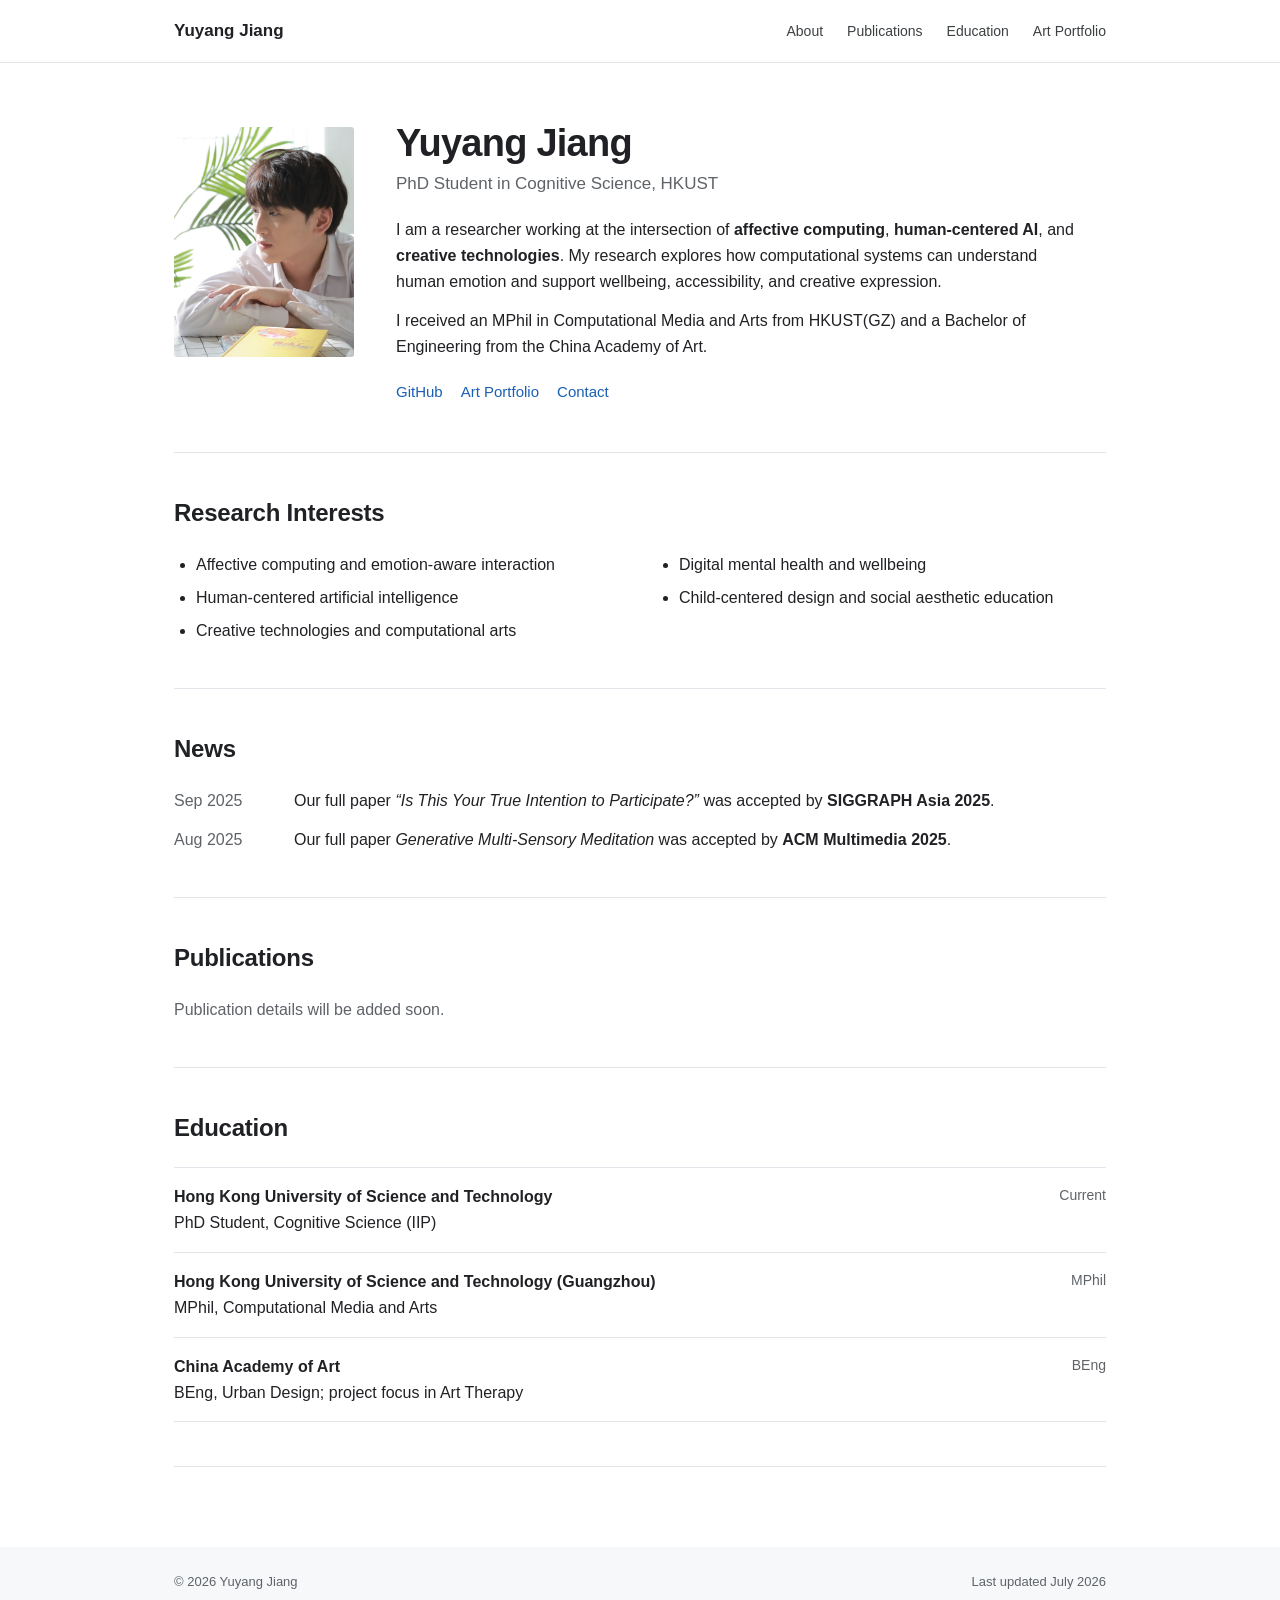
==== commit e89a96b8: "Unify projects and papers into publications section" ====
--- a/index.html
+++ b/index.html
@@ -20,7 +20,6 @@
       <nav class="site-nav" id="site-nav" aria-label="Primary navigation" data-nav>
         <a href="#about">About</a>
         <a href="#publications">Publications</a>
-        <a href="#projects">Projects</a>
         <a href="#education">Education</a>
         <a href="https://yuyangartist.mysxl.cn/" target="_blank" rel="noreferrer">Art Portfolio</a>
       </nav>
@@ -69,49 +68,24 @@
     </section>
 
     <section class="content-section" id="publications" aria-labelledby="publications-heading">
-      <h2 id="publications-heading">Selected Publications</h2>
-      <ol class="publication-list">
-        <li>
-          <p class="paper-title">“Is This Your True Intention to Participate?” — Simulated Interrogation and Hidden Control in an Agent-Driven Installation</p>
-          <p class="paper-authors"><strong>Yuyang Jiang</strong> et al.</p>
-          <p class="paper-venue">ACM SIGGRAPH Asia, 2025.</p>
-        </li>
-        <li>
-          <p class="paper-title">Generative Multi-Sensory Meditation: Exploring Immersive Depth and Activation in Virtual Reality</p>
-          <p class="paper-authors"><strong>Yuyang Jiang</strong> et al.</p>
-          <p class="paper-venue">ACM Multimedia, 2025.</p>
-        </li>
-      </ol>
-      <p class="section-note">Publication links and complete author lists will be added when the final records are available.</p>
-    </section>
+      <h2 id="publications-heading">Publications</h2>
+      <div class="publication-list">
+        <p class="publication-empty">Publication details will be added soon.</p>
 
-    <section class="content-section" id="projects" aria-labelledby="projects-heading">
-      <h2 id="projects-heading">Selected Research Projects</h2>
-      <div class="project-list">
-        <article class="project-row">
-          <img src="assets/tailored-vision.png" alt="TailoredVision project interface" width="240" height="150" loading="lazy">
-          <div>
-            <h3>TailoredVision</h3>
-            <p class="project-meta">Accessibility · Generative AI · Ongoing</p>
-            <p>A system combining generative virtual try-on and human feedback to improve online clothing shopping for blind and low-vision people.</p>
+        <!--
+        Add one article per publication using this structure:
+        <article class="publication-row">
+          <img class="publication-image" src="assets/publication-image.jpg" alt="Representative image for Paper Title" width="180" height="240">
+          <div class="publication-copy">
+            <h3>Paper Title</h3>
+            <p class="publication-authors">Author One, <strong>Yuyang Jiang</strong>, Author Three</p>
+            <div class="publication-actions">
+              <a class="publication-button" href="paper.pdf">PDF</a>
+              <a class="publication-button" href="https://example.com/video">Video</a>
+            </div>
           </div>
         </article>
-        <article class="project-row">
-          <img src="assets/emo-canvas.jpg" alt="EmoCanvas research project" width="240" height="150" loading="lazy">
-          <div>
-            <h3>EmoCanvas</h3>
-            <p class="project-meta">Affective Computing · Child-Centered Design · Ongoing</p>
-            <p>Investigating children's emotional expression through color and drawing, informed by expressive arts therapy.</p>
-          </div>
-        </article>
-        <article class="project-row">
-          <img src="assets/mindfulness-anywhere.jpg" alt="Mindfulness Anywhere virtual environment" width="240" height="150" loading="lazy">
-          <div>
-            <h3>Mindfulness Anywhere</h3>
-            <p class="project-meta">Virtual Reality · Wellbeing</p>
-            <p>Generating multisensory virtual environments for immersive mindfulness and meditation experiences.</p>
-          </div>
-        </article>
+        -->
       </div>
     </section>
 
--- a/styles.css
+++ b/styles.css
@@ -49,20 +49,15 @@
 .news-row time { color: var(--muted); font-variant-numeric: tabular-nums; }
 .news-row p { margin: 0; }
 
-.publication-list { margin: 0; padding-left: 24px; }
-.publication-list li { padding-left: 8px; margin-bottom: 25px; }
-.publication-list p { margin: 0; }
-.paper-title { font-weight: 600; }
-.paper-authors { margin-top: 3px !important; }
-.paper-venue { color: var(--muted); font-style: italic; }
-.section-note { color: var(--muted); font-size: 14px; margin: 10px 0 0; }
-
-.project-list { display: grid; gap: 30px; }
-.project-row { display: grid; grid-template-columns: 210px 1fr; gap: 26px; align-items: start; }
-.project-row img { width: 210px; height: 132px; object-fit: cover; border: 1px solid var(--line); border-radius: 3px; }
-.project-row h3 { margin: -4px 0 2px; font-size: 19px; font-weight: 650; }
-.project-row p { margin: 4px 0 0; }
-.project-meta { color: var(--muted); font-size: 13px; }
+.publication-list { display: grid; gap: 30px; }
+.publication-empty { margin: 0; color: var(--muted); }
+.publication-row { display: grid; grid-template-columns: 150px 1fr; gap: 28px; align-items: start; }
+.publication-image { width: 150px; height: 200px; object-fit: cover; object-position: top; border: 1px solid var(--line); border-radius: 3px; background: var(--soft); }
+.publication-copy h3 { margin: -4px 0 8px; font-size: 19px; line-height: 1.42; font-weight: 650; }
+.publication-authors { margin: 0; color: #3c4043; }
+.publication-actions { display: flex; flex-wrap: wrap; gap: 8px; margin-top: 18px; }
+.publication-button { display: inline-flex; align-items: center; min-height: 32px; padding: 4px 12px; color: var(--link); background: #fff; border: 1px solid #a8bad3; border-radius: 4px; font-size: 13px; font-weight: 600; }
+.publication-button:hover, .publication-button:focus-visible { background: #f2f6fb; text-decoration: none; }
 
 .education-list { border-top: 1px solid var(--line); }
 .education-row { display: grid; grid-template-columns: 1fr 90px; gap: 24px; padding: 16px 0; border-bottom: 1px solid var(--line); }
@@ -99,9 +94,9 @@
   .content-section { padding: 36px 0; }
   .content-section h2 { font-size: 21px; }
   .news-row { grid-template-columns: 78px 1fr; gap: 12px; }
-  .project-row { grid-template-columns: 1fr; gap: 13px; }
-  .project-row img { width: 100%; height: auto; max-height: 210px; }
-  .project-row h3 { margin-top: 0; }
+  .publication-row { grid-template-columns: 105px 1fr; gap: 18px; }
+  .publication-image { width: 105px; height: 140px; }
+  .publication-copy h3 { margin-top: 0; font-size: 17px; }
   .education-row { grid-template-columns: 1fr; gap: 4px; }
   .education-row > span { text-align: left; }
   .footer-wrap { flex-direction: column; gap: 4px; padding-inline: 18px; }
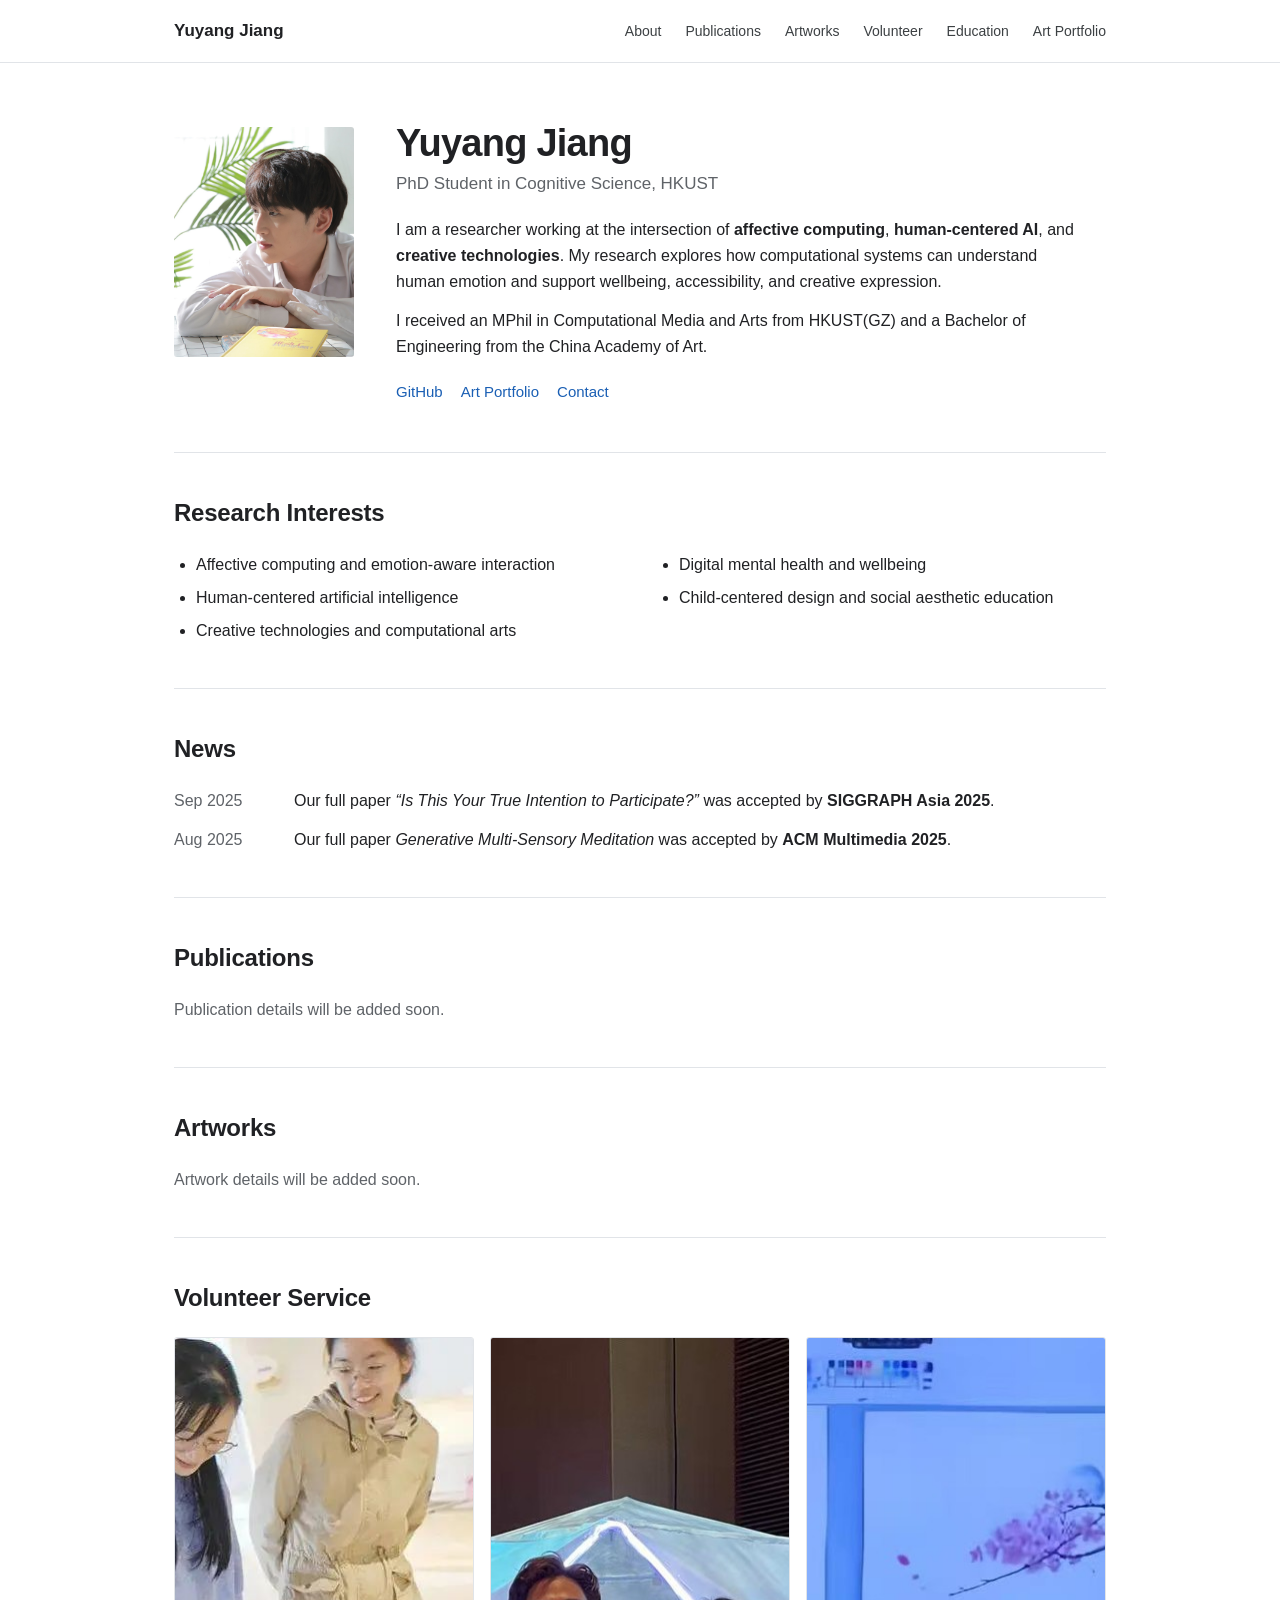
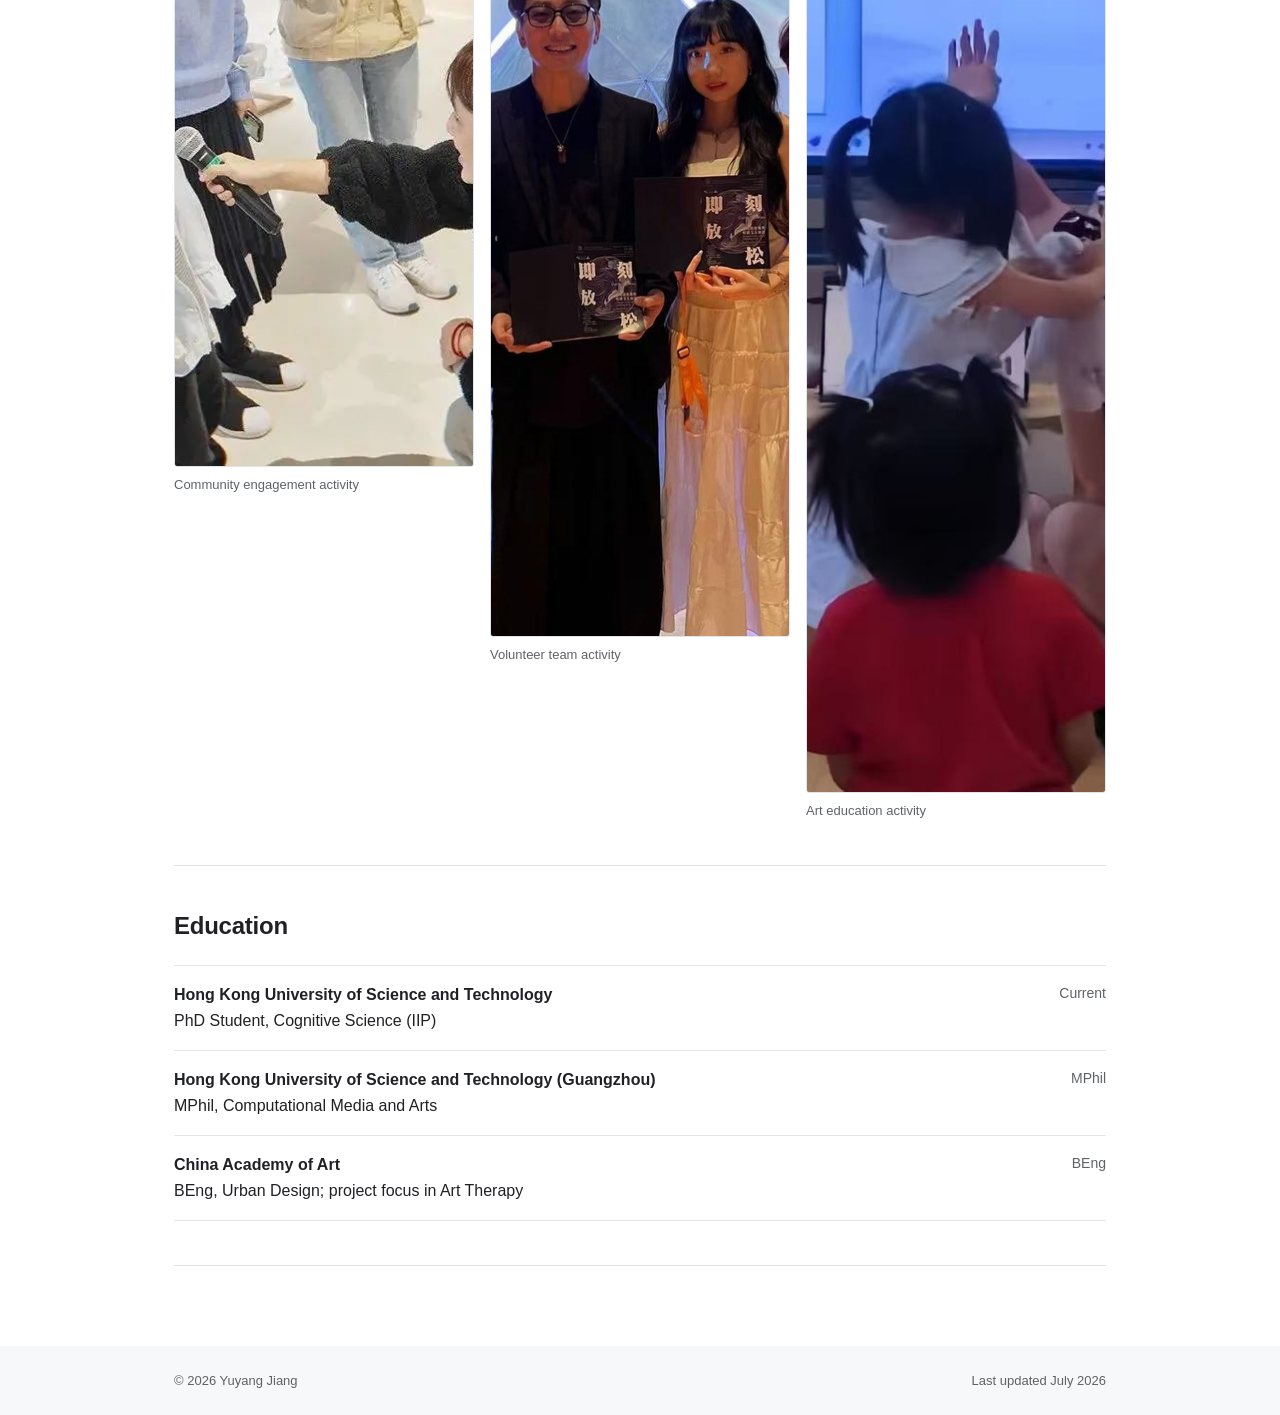
==== commit ebd6e49d: "Add artworks and volunteer service sections" ====
--- a/index.html
+++ b/index.html
@@ -20,6 +20,8 @@
       <nav class="site-nav" id="site-nav" aria-label="Primary navigation" data-nav>
         <a href="#about">About</a>
         <a href="#publications">Publications</a>
+        <a href="#artworks">Artworks</a>
+        <a href="#volunteer">Volunteer</a>
         <a href="#education">Education</a>
         <a href="https://yuyangartist.mysxl.cn/" target="_blank" rel="noreferrer">Art Portfolio</a>
       </nav>
@@ -89,6 +91,46 @@
       </div>
     </section>
 
+    <section class="content-section" id="artworks" aria-labelledby="artworks-heading">
+      <h2 id="artworks-heading">Artworks</h2>
+      <div class="artwork-list">
+        <p class="artwork-empty">Artwork details will be added soon.</p>
+
+        <!--
+        Add one article per artwork using this structure:
+        <article class="artwork-row">
+          <img class="artwork-image" src="assets/artwork-image.jpg" alt="Representative image for Artwork Title" width="180" height="240">
+          <div class="artwork-copy">
+            <h3>Artwork Title</h3>
+            <p class="artwork-details">Year · Medium · Exhibition</p>
+            <div class="artwork-actions">
+              <a class="artwork-button" href="https://example.com/project">Project</a>
+              <a class="artwork-button" href="https://example.com/video">Video</a>
+            </div>
+          </div>
+        </article>
+        -->
+      </div>
+    </section>
+
+    <section class="content-section" id="volunteer" aria-labelledby="volunteer-heading">
+      <h2 id="volunteer-heading">Volunteer Service</h2>
+      <div class="volunteer-gallery">
+        <figure>
+          <img src="assets/volunteer/service-01.jpg" alt="Community activity with a child participant" width="1000" height="730" loading="lazy">
+          <figcaption>Community engagement activity</figcaption>
+        </figure>
+        <figure>
+          <img src="assets/volunteer/service-02.jpg" alt="Volunteer team at an event" width="1200" height="900" loading="lazy">
+          <figcaption>Volunteer team activity</figcaption>
+        </figure>
+        <figure>
+          <img src="assets/volunteer/service-03.jpg" alt="Children participating in an art education activity" width="1200" height="1056" loading="lazy">
+          <figcaption>Art education activity</figcaption>
+        </figure>
+      </div>
+    </section>
+
     <section class="content-section" id="education" aria-labelledby="education-heading">
       <h2 id="education-heading">Education</h2>
       <div class="education-list">
--- a/styles.css
+++ b/styles.css
@@ -59,6 +59,21 @@
 .publication-button { display: inline-flex; align-items: center; min-height: 32px; padding: 4px 12px; color: var(--link); background: #fff; border: 1px solid #a8bad3; border-radius: 4px; font-size: 13px; font-weight: 600; }
 .publication-button:hover, .publication-button:focus-visible { background: #f2f6fb; text-decoration: none; }
 
+.artwork-list { display: grid; gap: 30px; }
+.artwork-empty { margin: 0; color: var(--muted); }
+.artwork-row { display: grid; grid-template-columns: 150px 1fr; gap: 28px; align-items: start; }
+.artwork-image { width: 150px; height: 200px; object-fit: cover; object-position: top; border: 1px solid var(--line); border-radius: 3px; background: var(--soft); }
+.artwork-copy h3 { margin: -4px 0 8px; font-size: 19px; line-height: 1.42; font-weight: 650; }
+.artwork-details { margin: 0; color: var(--muted); }
+.artwork-actions { display: flex; flex-wrap: wrap; gap: 8px; margin-top: 18px; }
+.artwork-button { display: inline-flex; align-items: center; min-height: 32px; padding: 4px 12px; color: var(--link); background: #fff; border: 1px solid #a8bad3; border-radius: 4px; font-size: 13px; font-weight: 600; }
+.artwork-button:hover, .artwork-button:focus-visible { background: #f2f6fb; text-decoration: none; }
+
+.volunteer-gallery { display: grid; grid-template-columns: repeat(3, 1fr); gap: 16px; }
+.volunteer-gallery figure { margin: 0; }
+.volunteer-gallery img { width: 100%; aspect-ratio: 4 / 3; object-fit: cover; border: 1px solid var(--line); border-radius: 3px; }
+.volunteer-gallery figcaption { margin-top: 7px; color: var(--muted); font-size: 13px; }
+
 .education-list { border-top: 1px solid var(--line); }
 .education-row { display: grid; grid-template-columns: 1fr 90px; gap: 24px; padding: 16px 0; border-bottom: 1px solid var(--line); }
 .education-row p { margin: 0; }
@@ -82,6 +97,9 @@
   .profile-copy { display: contents; }
   .profile-links { margin-top: 0; }
   .interest-list { columns: 1; }
+  .site-nav { max-height: calc(100vh - 56px); overflow-y: auto; }
+  .volunteer-gallery { grid-template-columns: 1fr 1fr; }
+  .volunteer-gallery figure:last-child { grid-column: 1 / -1; }
 }
 
 @media (max-width: 520px) {
@@ -97,6 +115,11 @@
   .publication-row { grid-template-columns: 105px 1fr; gap: 18px; }
   .publication-image { width: 105px; height: 140px; }
   .publication-copy h3 { margin-top: 0; font-size: 17px; }
+  .artwork-row { grid-template-columns: 105px 1fr; gap: 18px; }
+  .artwork-image { width: 105px; height: 140px; }
+  .artwork-copy h3 { margin-top: 0; font-size: 17px; }
+  .volunteer-gallery { grid-template-columns: 1fr; }
+  .volunteer-gallery figure:last-child { grid-column: auto; }
   .education-row { grid-template-columns: 1fr; gap: 4px; }
   .education-row > span { text-align: left; }
   .footer-wrap { flex-direction: column; gap: 4px; padding-inline: 18px; }
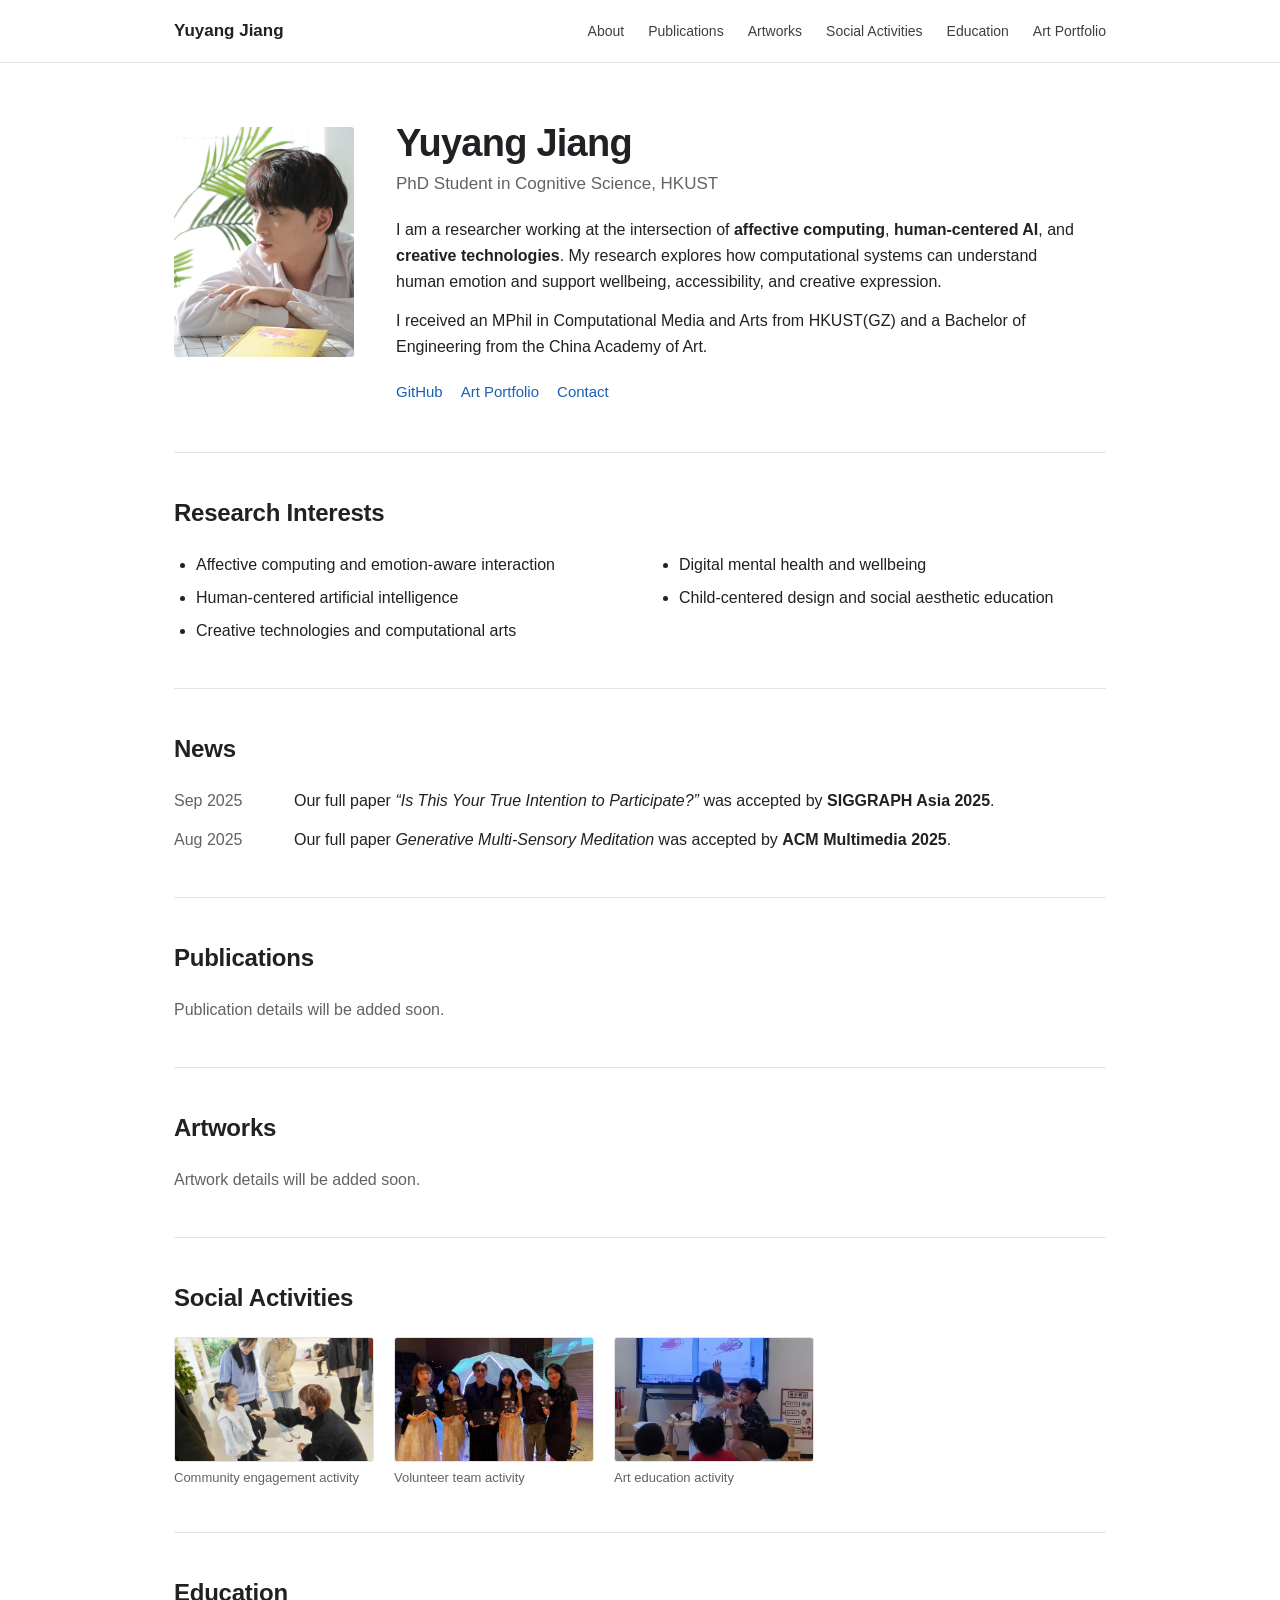
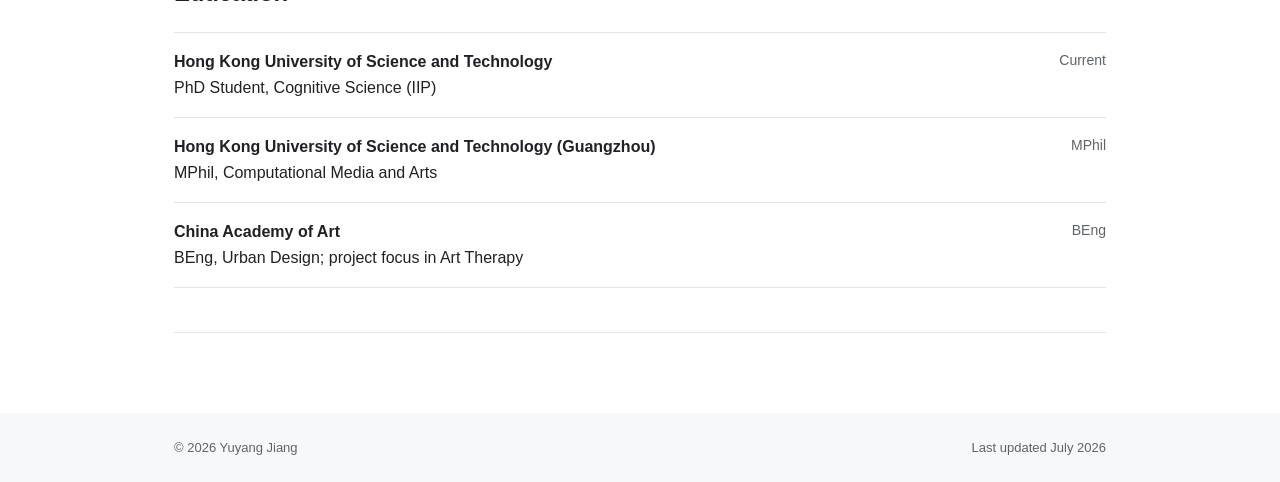
==== commit 273437bd: "Rename volunteer section to social activities" ====
--- a/index.html
+++ b/index.html
@@ -21,7 +21,7 @@
         <a href="#about">About</a>
         <a href="#publications">Publications</a>
         <a href="#artworks">Artworks</a>
-        <a href="#volunteer">Volunteer</a>
+        <a href="#social-activities">Social Activities</a>
         <a href="#education">Education</a>
         <a href="https://yuyangartist.mysxl.cn/" target="_blank" rel="noreferrer">Art Portfolio</a>
       </nav>
@@ -113,8 +113,8 @@
       </div>
     </section>
 
-    <section class="content-section" id="volunteer" aria-labelledby="volunteer-heading">
-      <h2 id="volunteer-heading">Volunteer Service</h2>
+    <section class="content-section" id="social-activities" aria-labelledby="social-activities-heading">
+      <h2 id="social-activities-heading">Social Activities</h2>
       <div class="volunteer-gallery">
         <figure>
           <img src="assets/volunteer/service-01.jpg" alt="Community activity with a child participant" width="1000" height="730" loading="lazy">
--- a/styles.css
+++ b/styles.css
@@ -69,10 +69,11 @@
 .artwork-button { display: inline-flex; align-items: center; min-height: 32px; padding: 4px 12px; color: var(--link); background: #fff; border: 1px solid #a8bad3; border-radius: 4px; font-size: 13px; font-weight: 600; }
 .artwork-button:hover, .artwork-button:focus-visible { background: #f2f6fb; text-decoration: none; }
 
-.volunteer-gallery { display: grid; grid-template-columns: repeat(3, 1fr); gap: 16px; }
+.volunteer-gallery { display: flex; flex-wrap: wrap; gap: 20px; }
 .volunteer-gallery figure { margin: 0; }
-.volunteer-gallery img { width: 100%; aspect-ratio: 4 / 3; object-fit: cover; border: 1px solid var(--line); border-radius: 3px; }
-.volunteer-gallery figcaption { margin-top: 7px; color: var(--muted); font-size: 13px; }
+.volunteer-gallery img { width: 200px; height: 125px; object-fit: cover; border: 1px solid var(--line); border-radius: 3px; }
+.volunteer-gallery figcaption { max-width: 200px; margin-top: 7px; color: var(--muted); font-size: 13px; line-height: 1.45; }
+.activity-meta { display: block; margin-top: 2px; color: #7a7f85; font-size: 12px; }
 
 .education-list { border-top: 1px solid var(--line); }
 .education-row { display: grid; grid-template-columns: 1fr 90px; gap: 24px; padding: 16px 0; border-bottom: 1px solid var(--line); }
@@ -98,8 +99,8 @@
   .profile-links { margin-top: 0; }
   .interest-list { columns: 1; }
   .site-nav { max-height: calc(100vh - 56px); overflow-y: auto; }
-  .volunteer-gallery { grid-template-columns: 1fr 1fr; }
-  .volunteer-gallery figure:last-child { grid-column: 1 / -1; }
+  .volunteer-gallery { gap: 16px; }
+  .volunteer-gallery img { width: 180px; height: 112px; }
 }
 
 @media (max-width: 520px) {
@@ -118,8 +119,8 @@
   .artwork-row { grid-template-columns: 105px 1fr; gap: 18px; }
   .artwork-image { width: 105px; height: 140px; }
   .artwork-copy h3 { margin-top: 0; font-size: 17px; }
-  .volunteer-gallery { grid-template-columns: 1fr; }
-  .volunteer-gallery figure:last-child { grid-column: auto; }
+  .volunteer-gallery { display: grid; grid-template-columns: 1fr 1fr; gap: 14px; }
+  .volunteer-gallery img { width: 100%; height: auto; aspect-ratio: 8 / 5; }
   .education-row { grid-template-columns: 1fr; gap: 4px; }
   .education-row > span { text-align: left; }
   .footer-wrap { flex-direction: column; gap: 4px; padding-inline: 18px; }
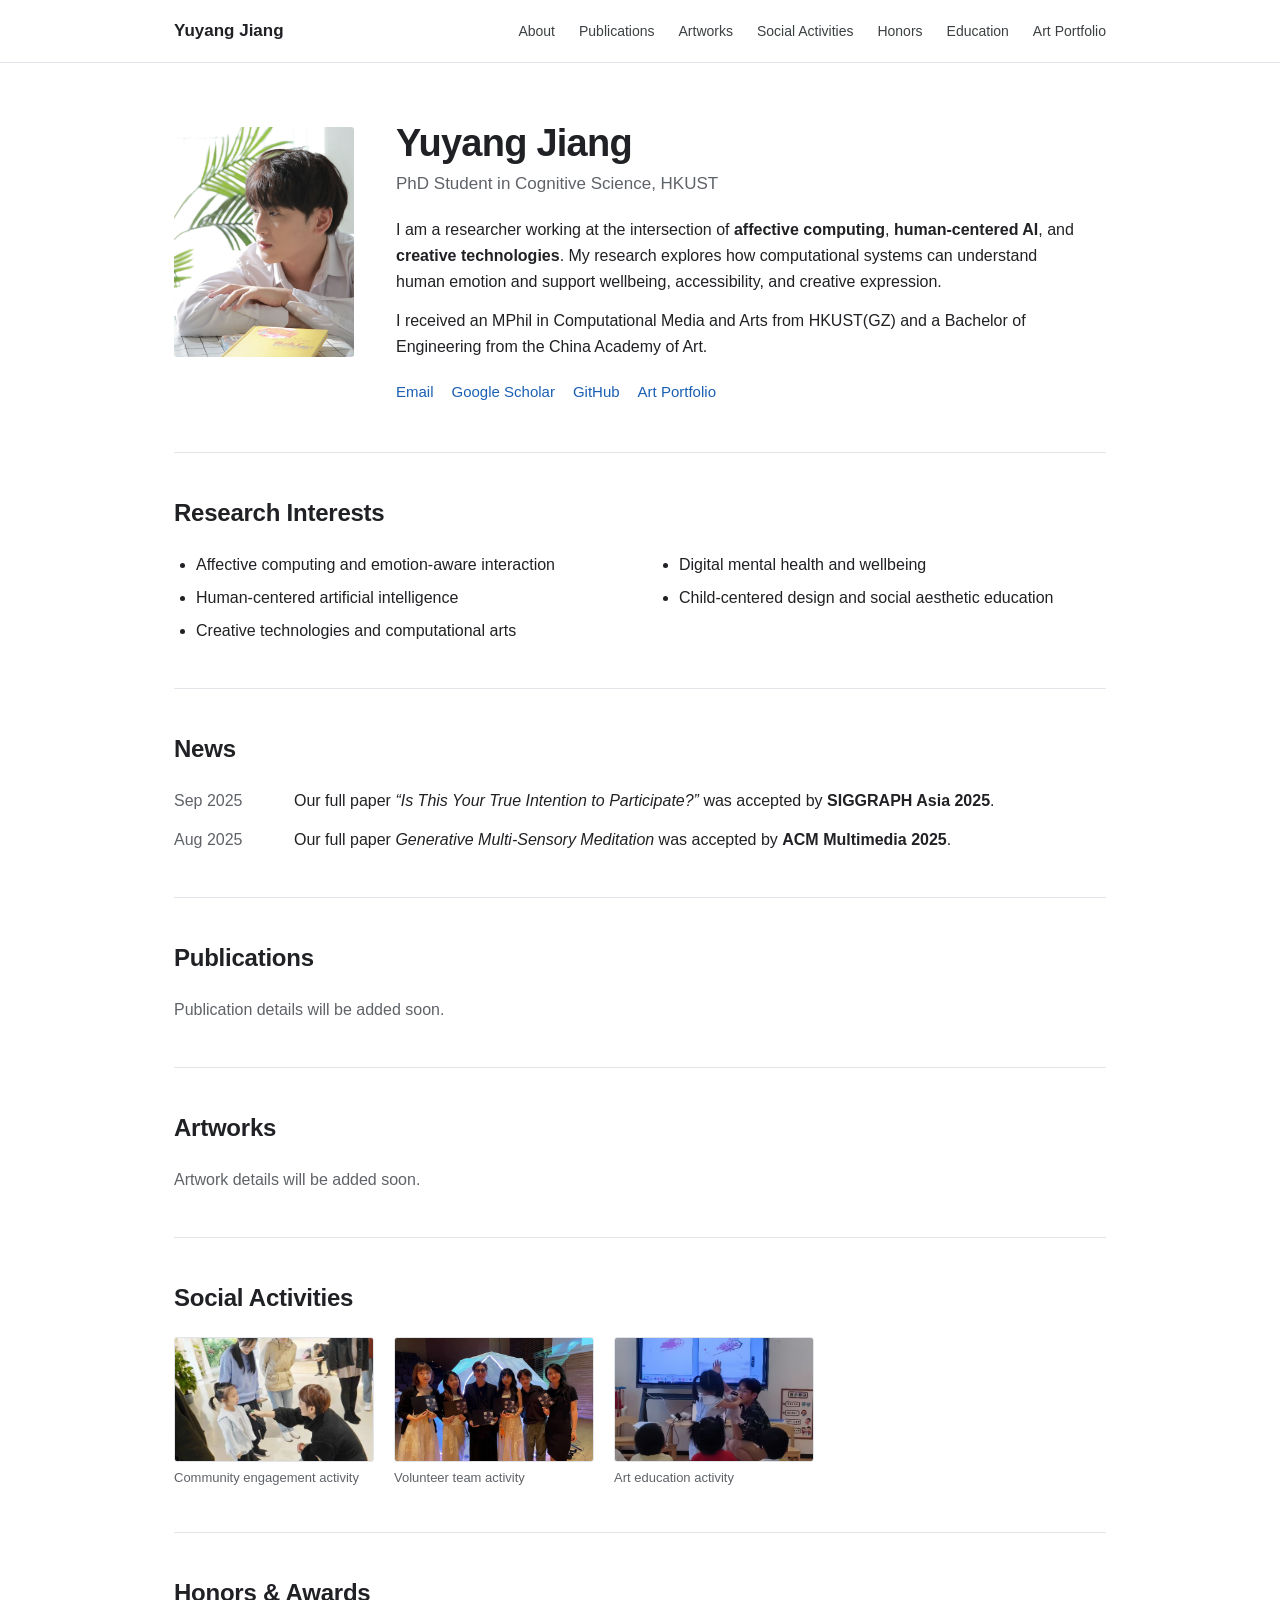
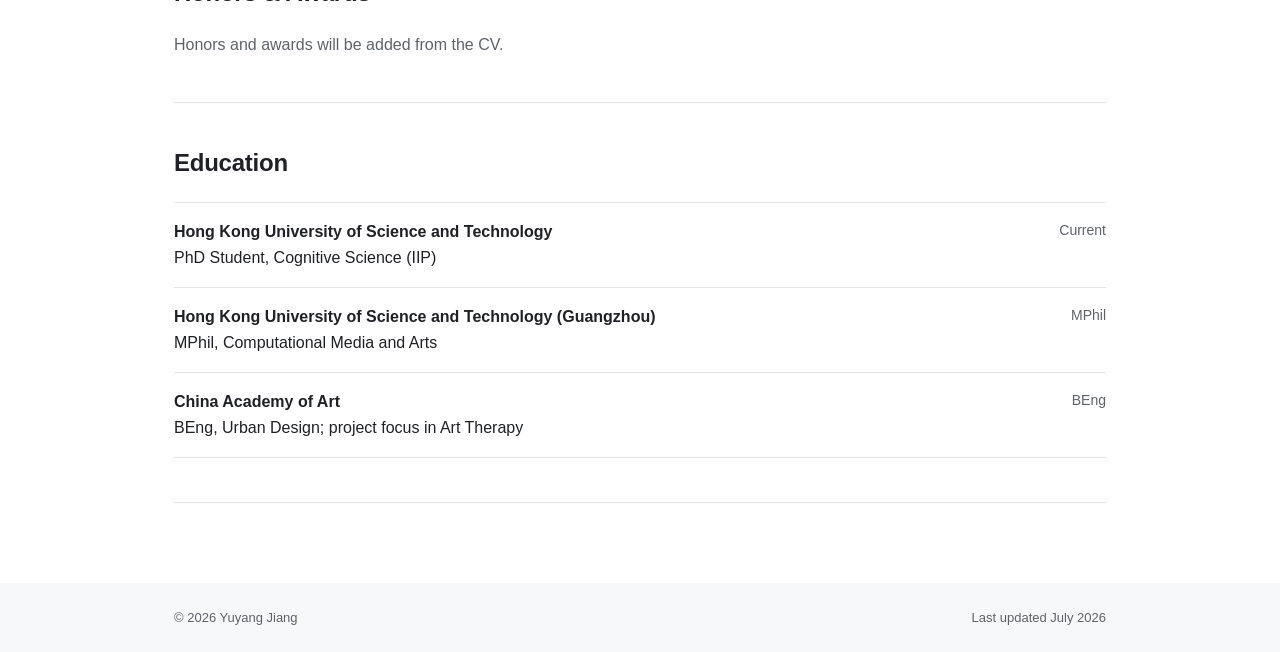
==== commit d49c7299: "Add honors section and academic profile links" ====
--- a/index.html
+++ b/index.html
@@ -22,6 +22,7 @@
         <a href="#publications">Publications</a>
         <a href="#artworks">Artworks</a>
         <a href="#social-activities">Social Activities</a>
+        <a href="#honors">Honors</a>
         <a href="#education">Education</a>
         <a href="https://yuyangartist.mysxl.cn/" target="_blank" rel="noreferrer">Art Portfolio</a>
       </nav>
@@ -37,9 +38,10 @@
         <p>I am a researcher working at the intersection of <strong>affective computing</strong>, <strong>human-centered AI</strong>, and <strong>creative technologies</strong>. My research explores how computational systems can understand human emotion and support wellbeing, accessibility, and creative expression.</p>
         <p>I received an MPhil in Computational Media and Arts from HKUST(GZ) and a Bachelor of Engineering from the China Academy of Art.</p>
         <div class="profile-links" aria-label="Profile links">
+          <a href="mailto:yjiang257@connect.hkust-gz.edu.cn">Email</a>
+          <a href="https://scholar.google.com/citations?user=wfJOeMIAAAAJ" target="_blank" rel="noreferrer">Google Scholar</a>
           <a href="https://github.com/JIANGMei-Oliver" target="_blank" rel="noreferrer">GitHub</a>
           <a href="https://yuyangartist.mysxl.cn/" target="_blank" rel="noreferrer">Art Portfolio</a>
-          <a href="https://yuyangartist.mysxl.cn/#contact-me" target="_blank" rel="noreferrer">Contact</a>
         </div>
       </div>
     </section>
@@ -131,6 +133,11 @@
       </div>
     </section>
 
+    <section class="content-section" id="honors" aria-labelledby="honors-heading">
+      <h2 id="honors-heading">Honors &amp; Awards</h2>
+      <p class="section-empty">Honors and awards will be added from the CV.</p>
+    </section>
+
     <section class="content-section" id="education" aria-labelledby="education-heading">
       <h2 id="education-heading">Education</h2>
       <div class="education-list">
--- a/styles.css
+++ b/styles.css
@@ -51,6 +51,7 @@
 
 .publication-list { display: grid; gap: 30px; }
 .publication-empty { margin: 0; color: var(--muted); }
+.section-empty { margin: 0; color: var(--muted); }
 .publication-row { display: grid; grid-template-columns: 150px 1fr; gap: 28px; align-items: start; }
 .publication-image { width: 150px; height: 200px; object-fit: cover; object-position: top; border: 1px solid var(--line); border-radius: 3px; background: var(--soft); }
 .publication-copy h3 { margin: -4px 0 8px; font-size: 19px; line-height: 1.42; font-weight: 650; }
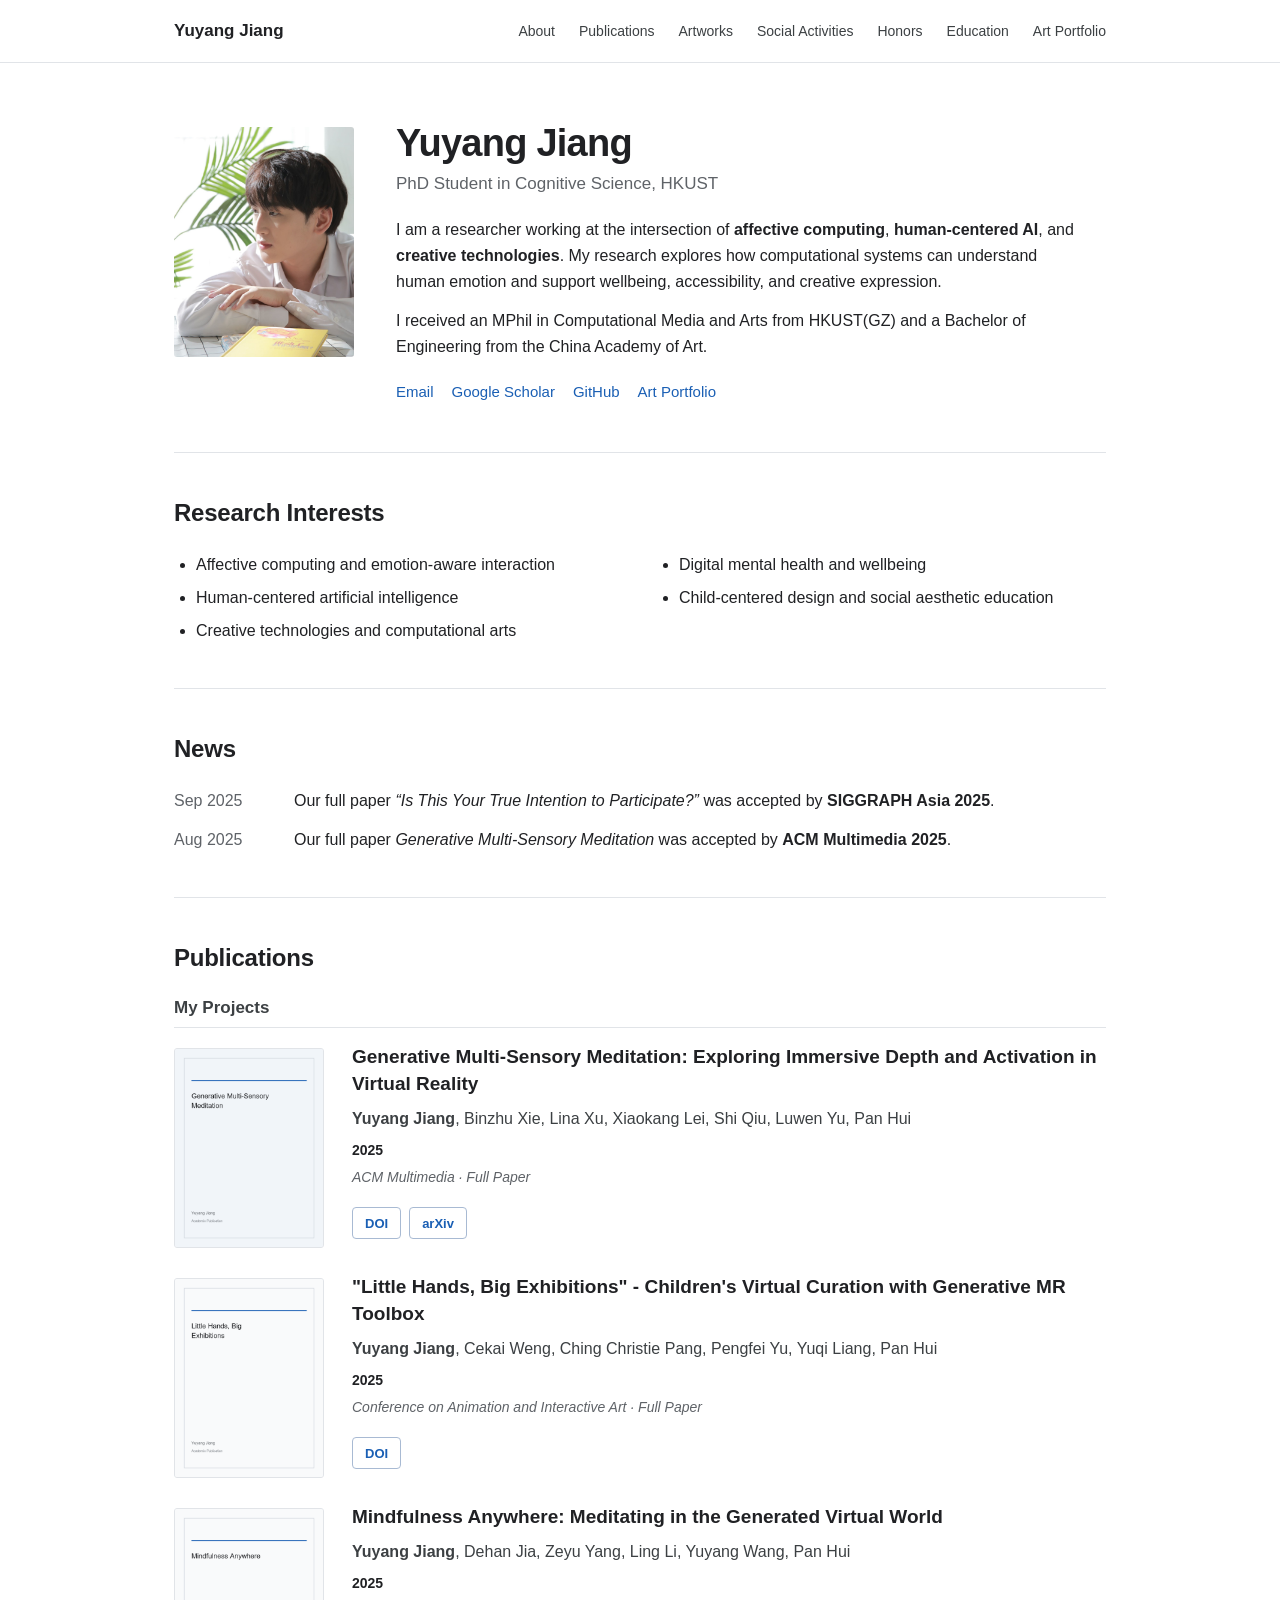
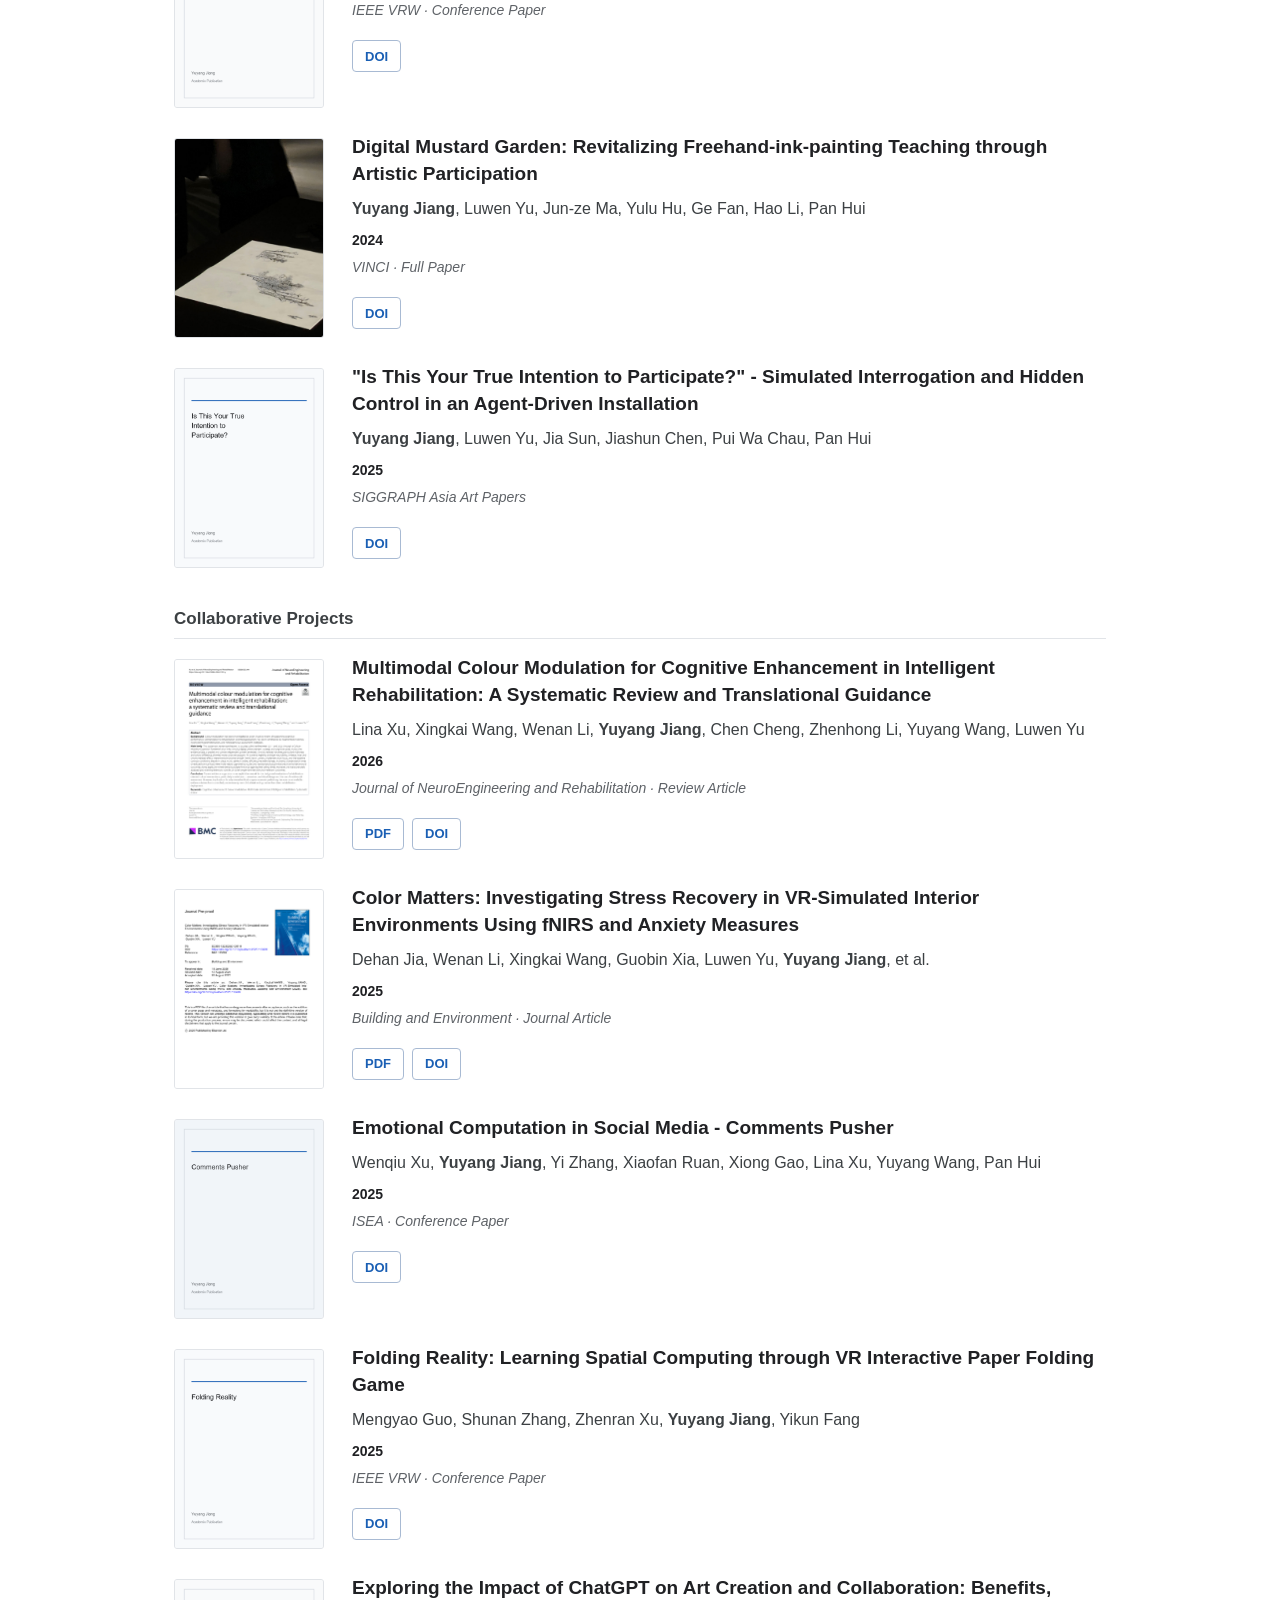
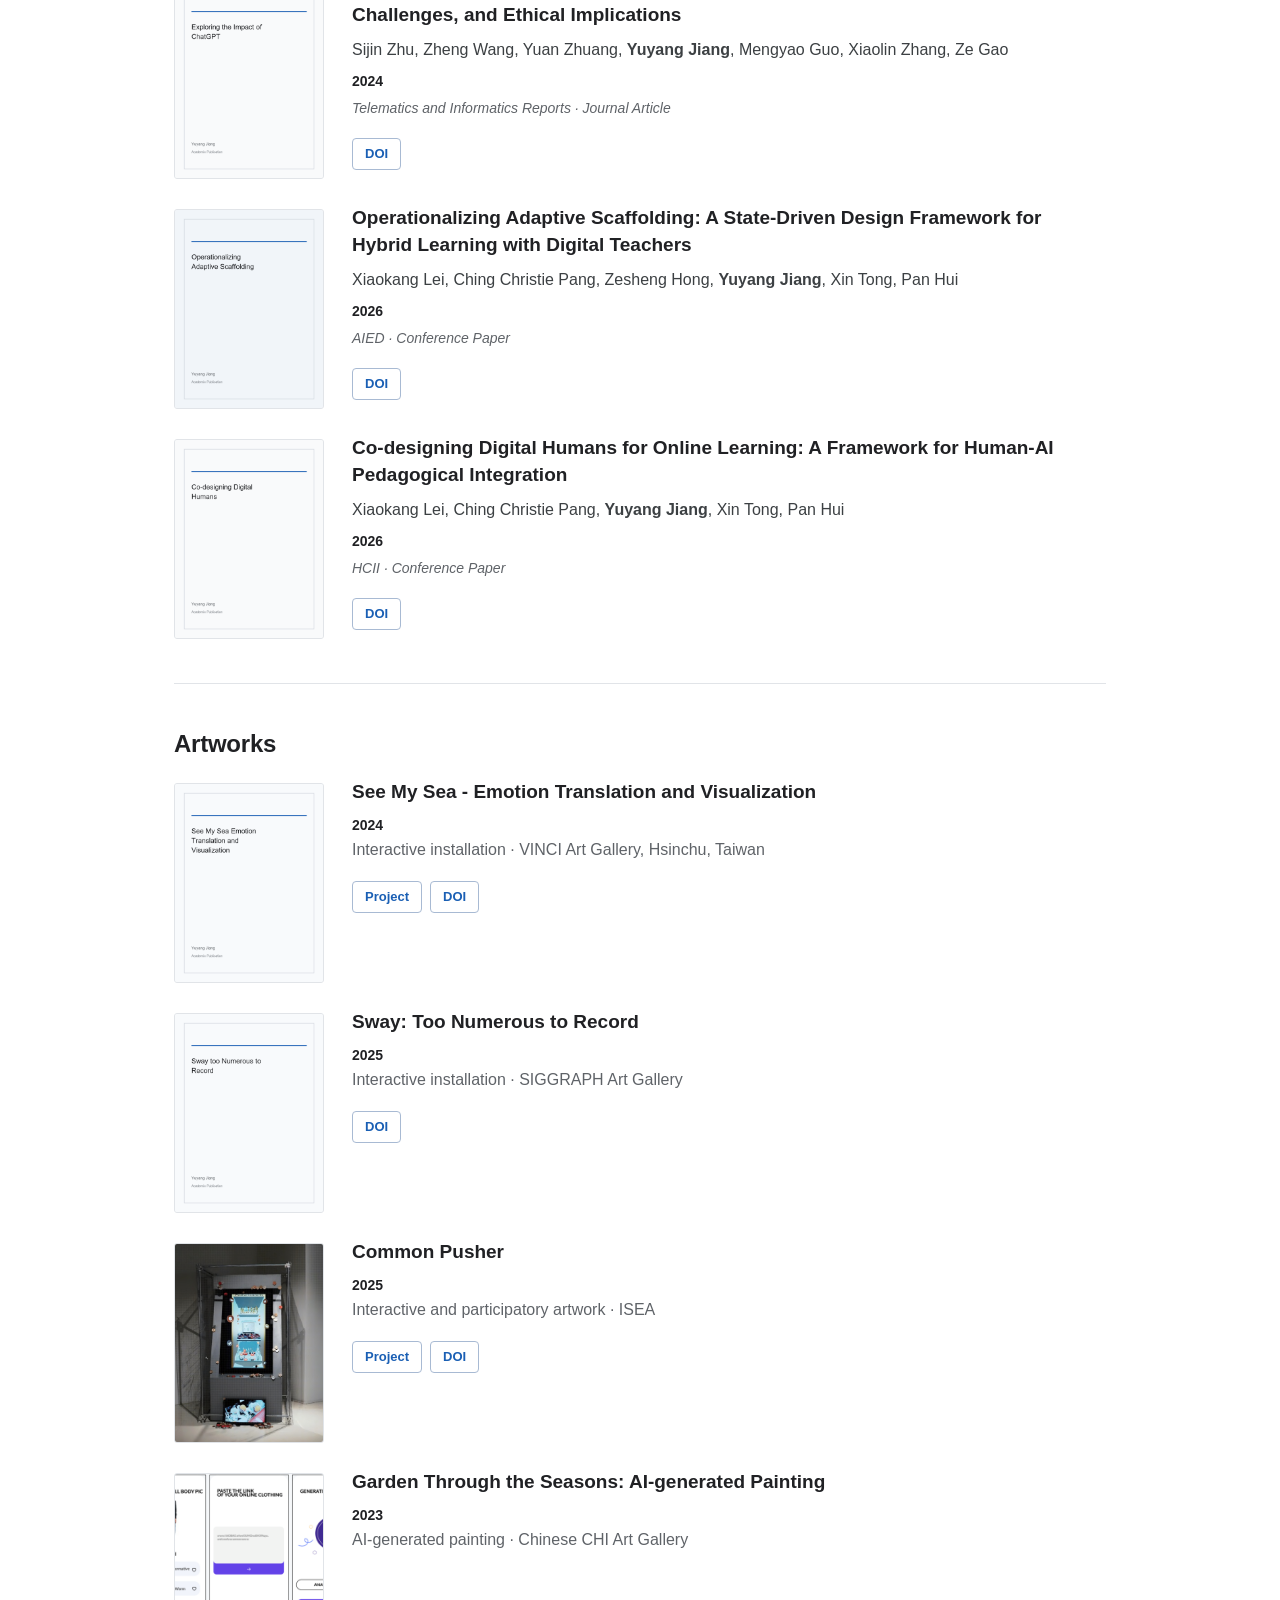
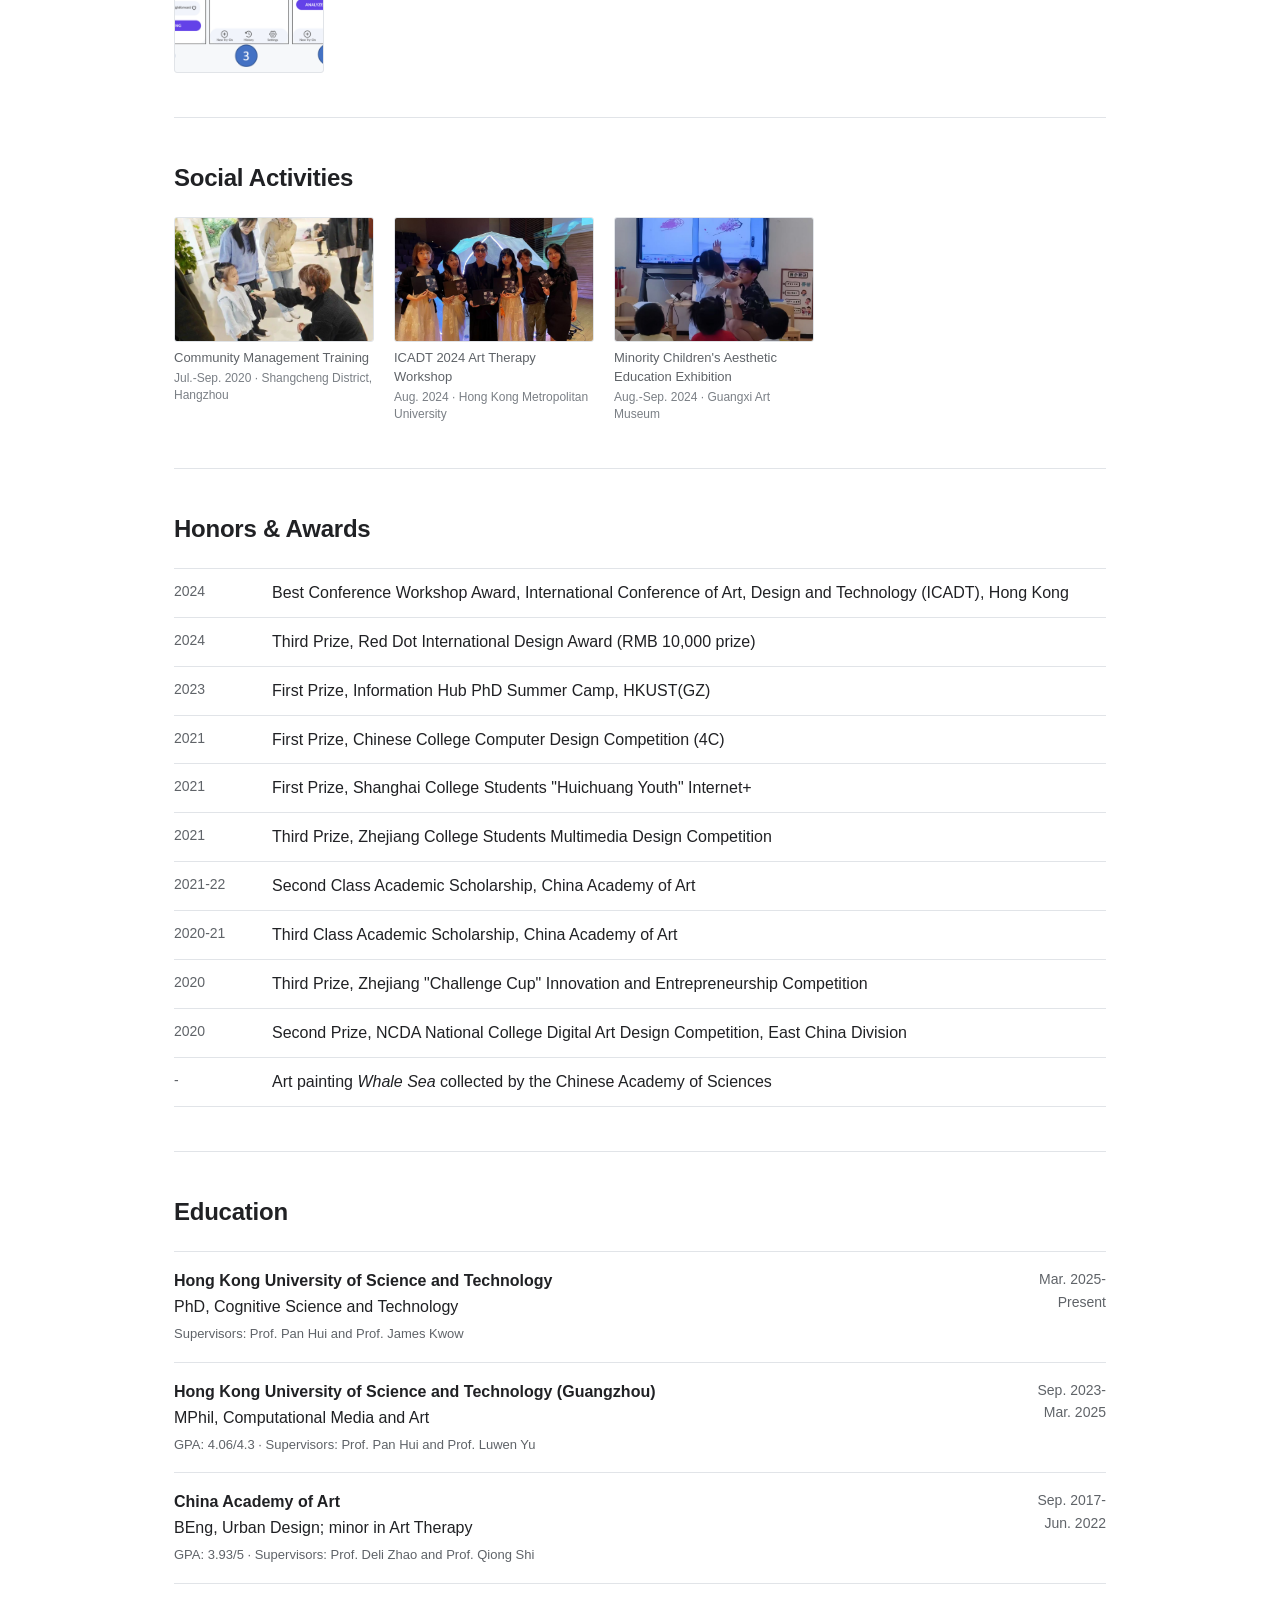
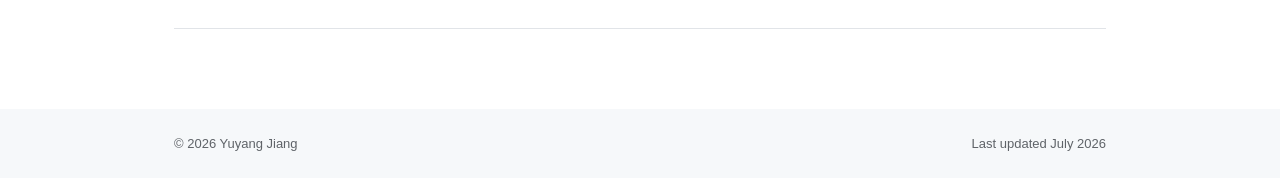
==== commit 6d192166: "Update academic publications and artwork sections" ====
--- a/index.html
+++ b/index.html
@@ -74,44 +74,213 @@
     <section class="content-section" id="publications" aria-labelledby="publications-heading">
       <h2 id="publications-heading">Publications</h2>
       <div class="publication-list">
-        <p class="publication-empty">Publication details will be added soon.</p>
-
-        <!--
-        Add one article per publication using this structure:
-        <article class="publication-row">
-          <img class="publication-image" src="assets/publication-image.jpg" alt="Representative image for Paper Title" width="180" height="240">
-          <div class="publication-copy">
-            <h3>Paper Title</h3>
-            <p class="publication-authors">Author One, <strong>Yuyang Jiang</strong>, Author Three</p>
-            <div class="publication-actions">
-              <a class="publication-button" href="paper.pdf">PDF</a>
-              <a class="publication-button" href="https://example.com/video">Video</a>
-            </div>
-          </div>
-        </article>
-        -->
+        <section class="publication-group" aria-labelledby="my-projects-heading">
+          <h3 id="my-projects-heading" class="publication-group-title">My Projects</h3>
+          <div class="publication-group-list">
+            <article class="publication-row">
+              <img class="publication-image" src="assets/publications/generative-multi-sensory-meditation-title-cover.png" alt="Representative image for Generative Multi-Sensory Meditation" width="180" height="240" loading="lazy">
+              <div class="publication-copy">
+                <h3>Generative Multi-Sensory Meditation: Exploring Immersive Depth and Activation in Virtual Reality</h3>
+                <p class="publication-authors"><strong>Yuyang Jiang</strong>, Binzhu Xie, Lina Xu, Xiaokang Lei, Shi Qiu, Luwen Yu, Pan Hui</p>
+                <p class="publication-year">2025</p>
+                <p class="publication-venue">ACM Multimedia · Full Paper</p>
+                <div class="publication-actions">
+                  <a class="publication-button" href="https://doi.org/10.1145/3746027.3754580" target="_blank" rel="noreferrer">DOI</a>
+                  <a class="publication-button" href="https://arxiv.org/abs/2510.11830" target="_blank" rel="noreferrer">arXiv</a>
+                </div>
+              </div>
+            </article>
+            <article class="publication-row">
+              <img class="publication-image" src="assets/publications/little-hands-big-exhibitions-cover.png" alt="Representative image for Little Hands, Big Exhibitions" width="180" height="240" loading="lazy">
+              <div class="publication-copy">
+                <h3>"Little Hands, Big Exhibitions" - Children's Virtual Curation with Generative MR Toolbox</h3>
+                <p class="publication-authors"><strong>Yuyang Jiang</strong>, Cekai Weng, Ching Christie Pang, Pengfei Yu, Yuqi Liang, Pan Hui</p>
+                <p class="publication-year">2025</p>
+                <p class="publication-venue">Conference on Animation and Interactive Art · Full Paper</p>
+                <div class="publication-actions">
+                  <a class="publication-button" href="https://doi.org/10.1145/3749893.3749916" target="_blank" rel="noreferrer">DOI</a>
+                </div>
+              </div>
+            </article>
+            <article class="publication-row">
+              <img class="publication-image" src="assets/publications/mindfulness-anywhere-cover.png" alt="Representative image for Mindfulness Anywhere" width="180" height="240" loading="lazy">
+              <div class="publication-copy">
+                <h3>Mindfulness Anywhere: Meditating in the Generated Virtual World</h3>
+                <p class="publication-authors"><strong>Yuyang Jiang</strong>, Dehan Jia, Zeyu Yang, Ling Li, Yuyang Wang, Pan Hui</p>
+                <p class="publication-year">2025</p>
+                <p class="publication-venue">IEEE VRW · Conference Paper</p>
+                <div class="publication-actions">
+                  <a class="publication-button" href="https://doi.org/10.1109/VRW66409.2025.00349" target="_blank" rel="noreferrer">DOI</a>
+                </div>
+              </div>
+            </article>
+            <article class="publication-row">
+              <img class="publication-image" src="assets/publications/digital-mustard-garden.jpg" alt="Representative image for Digital Mustard Garden" width="180" height="240" loading="lazy">
+              <div class="publication-copy">
+                <h3>Digital Mustard Garden: Revitalizing Freehand-ink-painting Teaching through Artistic Participation</h3>
+                <p class="publication-authors"><strong>Yuyang Jiang</strong>, Luwen Yu, Jun-ze Ma, Yulu Hu, Ge Fan, Hao Li, Pan Hui</p>
+                <p class="publication-year">2024</p>
+                <p class="publication-venue">VINCI · Full Paper</p>
+                <div class="publication-actions">
+                  <a class="publication-button" href="https://doi.org/10.1145/3678698.3687184" target="_blank" rel="noreferrer">DOI</a>
+                </div>
+              </div>
+            </article>
+            <article class="publication-row">
+              <img class="publication-image" src="assets/publications/is-this-your-true-intention-cover.png" alt="Representative image for Is This Your True Intention to Participate" width="180" height="240" loading="lazy">
+              <div class="publication-copy">
+                <h3>"Is This Your True Intention to Participate?" - Simulated Interrogation and Hidden Control in an Agent-Driven Installation</h3>
+                <p class="publication-authors"><strong>Yuyang Jiang</strong>, Luwen Yu, Jia Sun, Jiashun Chen, Pui Wa Chau, Pan Hui</p>
+                <p class="publication-year">2025</p>
+                <p class="publication-venue">SIGGRAPH Asia Art Papers</p>
+                <div class="publication-actions">
+                  <a class="publication-button" href="https://doi.org/10.1145/3757369.3767622" target="_blank" rel="noreferrer">DOI</a>
+                </div>
+              </div>
+            </article>
+          </div>
+        </section>
+
+        <section class="publication-group" aria-labelledby="collaborative-projects-heading">
+          <h3 id="collaborative-projects-heading" class="publication-group-title">Collaborative Projects</h3>
+          <div class="publication-group-list">
+            <article class="publication-row">
+              <img class="publication-image" src="assets/publications/multimodal-colour-modulation-cover.png" alt="Representative image for Multimodal colour modulation" width="180" height="240" loading="lazy">
+              <div class="publication-copy">
+                <h3>Multimodal Colour Modulation for Cognitive Enhancement in Intelligent Rehabilitation: A Systematic Review and Translational Guidance</h3>
+                <p class="publication-authors">Lina Xu, Xingkai Wang, Wenan Li, <strong>Yuyang Jiang</strong>, Chen Cheng, Zhenhong Li, Yuyang Wang, Luwen Yu</p>
+                <p class="publication-year">2026</p>
+                <p class="publication-venue">Journal of NeuroEngineering and Rehabilitation · Review Article</p>
+                <div class="publication-actions">
+                  <a class="publication-button" href="assets/publications/multimodal-colour-modulation.pdf">PDF</a>
+                  <a class="publication-button" href="https://doi.org/10.1186/s12984-026-01991-y" target="_blank" rel="noreferrer">DOI</a>
+                </div>
+              </div>
+            </article>
+            <article class="publication-row">
+              <img class="publication-image" src="assets/publications/color-matters-cover.png" alt="Representative image for Color Matters" width="180" height="240" loading="lazy">
+              <div class="publication-copy">
+                <h3>Color Matters: Investigating Stress Recovery in VR-Simulated Interior Environments Using fNIRS and Anxiety Measures</h3>
+                <p class="publication-authors">Dehan Jia, Wenan Li, Xingkai Wang, Guobin Xia, Luwen Yu, <strong>Yuyang Jiang</strong>, et al.</p>
+                <p class="publication-year">2025</p>
+                <p class="publication-venue">Building and Environment · Journal Article</p>
+                <div class="publication-actions">
+                  <a class="publication-button" href="assets/publications/color-matters.pdf">PDF</a>
+                  <a class="publication-button" href="https://doi.org/10.1016/j.buildenv.2025.113609" target="_blank" rel="noreferrer">DOI</a>
+                </div>
+              </div>
+            </article>
+            <article class="publication-row">
+              <img class="publication-image" src="assets/publications/comments-pusher-cover.png" alt="Representative image for Comments Pusher" width="180" height="240" loading="lazy">
+              <div class="publication-copy">
+                <h3>Emotional Computation in Social Media - Comments Pusher</h3>
+                <p class="publication-authors">Wenqiu Xu, <strong>Yuyang Jiang</strong>, Yi Zhang, Xiaofan Ruan, Xiong Gao, Lina Xu, Yuyang Wang, Pan Hui</p>
+                <p class="publication-year">2025</p>
+                <p class="publication-venue">ISEA · Conference Paper</p>
+                <div class="publication-actions">
+                  <a class="publication-button" href="https://doi.org/10.23362/KOEN2025.07.25.1.078" target="_blank" rel="noreferrer">DOI</a>
+                </div>
+              </div>
+            </article>
+            <article class="publication-row">
+              <img class="publication-image" src="assets/publications/folding-reality-cover.png" alt="Representative image for Folding Reality" width="180" height="240" loading="lazy">
+              <div class="publication-copy">
+                <h3>Folding Reality: Learning Spatial Computing through VR Interactive Paper Folding Game</h3>
+                <p class="publication-authors">Mengyao Guo, Shunan Zhang, Zhenran Xu, <strong>Yuyang Jiang</strong>, Yikun Fang</p>
+                <p class="publication-year">2025</p>
+                <p class="publication-venue">IEEE VRW · Conference Paper</p>
+                <div class="publication-actions">
+                  <a class="publication-button" href="https://doi.org/10.1109/VRW66409.2025.00316" target="_blank" rel="noreferrer">DOI</a>
+                </div>
+              </div>
+            </article>
+            <article class="publication-row">
+              <img class="publication-image" src="assets/publications/exploring-chatgpt-art-creation-cover.png" alt="Representative image for ChatGPT art creation paper" width="180" height="240" loading="lazy">
+              <div class="publication-copy">
+                <h3>Exploring the Impact of ChatGPT on Art Creation and Collaboration: Benefits, Challenges, and Ethical Implications</h3>
+                <p class="publication-authors">Sijin Zhu, Zheng Wang, Yuan Zhuang, <strong>Yuyang Jiang</strong>, Mengyao Guo, Xiaolin Zhang, Ze Gao</p>
+                <p class="publication-year">2024</p>
+                <p class="publication-venue">Telematics and Informatics Reports · Journal Article</p>
+                <div class="publication-actions">
+                  <a class="publication-button" href="https://doi.org/10.1016/j.teler.2024.100138" target="_blank" rel="noreferrer">DOI</a>
+                </div>
+              </div>
+            </article>
+            <article class="publication-row">
+              <img class="publication-image" src="assets/publications/operationalizing-adaptive-scaffolding-cover.png" alt="Representative image for Operationalizing Adaptive Scaffolding" width="180" height="240" loading="lazy">
+              <div class="publication-copy">
+                <h3>Operationalizing Adaptive Scaffolding: A State-Driven Design Framework for Hybrid Learning with Digital Teachers</h3>
+                <p class="publication-authors">Xiaokang Lei, Ching Christie Pang, Zesheng Hong, <strong>Yuyang Jiang</strong>, Xin Tong, Pan Hui</p>
+                <p class="publication-year">2026</p>
+                <p class="publication-venue">AIED · Conference Paper</p>
+                <div class="publication-actions">
+                  <a class="publication-button" href="https://doi.org/10.1007/978-3-032-29770-9_30" target="_blank" rel="noreferrer">DOI</a>
+                </div>
+              </div>
+            </article>
+            <article class="publication-row">
+              <img class="publication-image" src="assets/publications/co-designing-digital-humans-cover.png" alt="Representative image for Co-designing Digital Humans" width="180" height="240" loading="lazy">
+              <div class="publication-copy">
+                <h3>Co-designing Digital Humans for Online Learning: A Framework for Human-AI Pedagogical Integration</h3>
+                <p class="publication-authors">Xiaokang Lei, Ching Christie Pang, <strong>Yuyang Jiang</strong>, Xin Tong, Pan Hui</p>
+                <p class="publication-year">2026</p>
+                <p class="publication-venue">HCII · Conference Paper</p>
+                <div class="publication-actions">
+                  <a class="publication-button" href="https://doi.org/10.1007/978-3-032-30784-2_34" target="_blank" rel="noreferrer">DOI</a>
+                </div>
+              </div>
+            </article>
+          </div>
+        </section>
       </div>
     </section>
 
     <section class="content-section" id="artworks" aria-labelledby="artworks-heading">
       <h2 id="artworks-heading">Artworks</h2>
       <div class="artwork-list">
-        <p class="artwork-empty">Artwork details will be added soon.</p>
-
-        <!--
-        Add one article per artwork using this structure:
         <article class="artwork-row">
-          <img class="artwork-image" src="assets/artwork-image.jpg" alt="Representative image for Artwork Title" width="180" height="240">
+          <img class="artwork-image" src="assets/publications/see-my-sea-cover.png" alt="Representative image for See My Sea" width="180" height="240" loading="lazy">
           <div class="artwork-copy">
-            <h3>Artwork Title</h3>
-            <p class="artwork-details">Year · Medium · Exhibition</p>
+            <h3>See My Sea - Emotion Translation and Visualization</h3>
+            <p class="artwork-year">2024</p>
+            <p class="artwork-details">Interactive installation · VINCI Art Gallery, Hsinchu, Taiwan</p>
             <div class="artwork-actions">
-              <a class="artwork-button" href="https://example.com/project">Project</a>
-              <a class="artwork-button" href="https://example.com/video">Video</a>
+              <a class="artwork-button" href="https://yuyangartist.mysxl.cn/blog/see-my-sea-emotion-translation-and-visualization" target="_blank" rel="noreferrer">Project</a>
+              <a class="artwork-button" href="https://doi.org/10.1145/3678698.3687195" target="_blank" rel="noreferrer">DOI</a>
             </div>
           </div>
         </article>
-        -->
+        <article class="artwork-row">
+          <img class="artwork-image" src="assets/publications/sway-cover.png" alt="Representative image for Sway" width="180" height="240" loading="lazy">
+          <div class="artwork-copy">
+            <h3>Sway: Too Numerous to Record</h3>
+            <p class="artwork-year">2025</p>
+            <p class="artwork-details">Interactive installation · SIGGRAPH Art Gallery</p>
+            <div class="artwork-actions">
+              <a class="artwork-button" href="https://doi.org/10.1145/3721249.3731638" target="_blank" rel="noreferrer">DOI</a>
+            </div>
+          </div>
+        </article>
+        <article class="artwork-row">
+          <img class="artwork-image" src="assets/artworks/common-pusher.png" alt="Representative image for Common Pusher" width="180" height="240" loading="lazy">
+          <div class="artwork-copy">
+            <h3>Common Pusher</h3>
+            <p class="artwork-year">2025</p>
+            <p class="artwork-details">Interactive and participatory artwork · ISEA</p>
+            <div class="artwork-actions">
+              <a class="artwork-button" href="https://yuyangartist.mysxl.cn/blog/common-pusher" target="_blank" rel="noreferrer">Project</a>
+              <a class="artwork-button" href="https://doi.org/10.23362/KOEN2025.07.25.1.078" target="_blank" rel="noreferrer">DOI</a>
+            </div>
+          </div>
+        </article>
+        <article class="artwork-row">
+          <img class="artwork-image" src="assets/tailored-vision.png" alt="Representative image for Garden Through the Seasons" width="180" height="240" loading="lazy">
+          <div class="artwork-copy">
+            <h3>Garden Through the Seasons: AI-generated Painting</h3>
+            <p class="artwork-year">2023</p>
+            <p class="artwork-details">AI-generated painting · Chinese CHI Art Gallery</p>
+          </div>
+        </article>
       </div>
     </section>
 
@@ -120,38 +289,50 @@
       <div class="volunteer-gallery">
         <figure>
           <img src="assets/volunteer/service-01.jpg" alt="Community activity with a child participant" width="1000" height="730" loading="lazy">
-          <figcaption>Community engagement activity</figcaption>
+          <figcaption>Community Management Training<span class="activity-meta">Jul.-Sep. 2020 · Shangcheng District, Hangzhou</span></figcaption>
         </figure>
         <figure>
           <img src="assets/volunteer/service-02.jpg" alt="Volunteer team at an event" width="1200" height="900" loading="lazy">
-          <figcaption>Volunteer team activity</figcaption>
+          <figcaption>ICADT 2024 Art Therapy Workshop<span class="activity-meta">Aug. 2024 · Hong Kong Metropolitan University</span></figcaption>
         </figure>
         <figure>
           <img src="assets/volunteer/service-03.jpg" alt="Children participating in an art education activity" width="1200" height="1056" loading="lazy">
-          <figcaption>Art education activity</figcaption>
+          <figcaption>Minority Children's Aesthetic Education Exhibition<span class="activity-meta">Aug.-Sep. 2024 · Guangxi Art Museum</span></figcaption>
         </figure>
       </div>
     </section>
 
     <section class="content-section" id="honors" aria-labelledby="honors-heading">
       <h2 id="honors-heading">Honors &amp; Awards</h2>
-      <p class="section-empty">Honors and awards will be added from the CV.</p>
+      <ul class="honors-list">
+        <li><span>2024</span><p>Best Conference Workshop Award, International Conference of Art, Design and Technology (ICADT), Hong Kong</p></li>
+        <li><span>2024</span><p>Third Prize, Red Dot International Design Award (RMB 10,000 prize)</p></li>
+        <li><span>2023</span><p>First Prize, Information Hub PhD Summer Camp, HKUST(GZ)</p></li>
+        <li><span>2021</span><p>First Prize, Chinese College Computer Design Competition (4C)</p></li>
+        <li><span>2021</span><p>First Prize, Shanghai College Students "Huichuang Youth" Internet+</p></li>
+        <li><span>2021</span><p>Third Prize, Zhejiang College Students Multimedia Design Competition</p></li>
+        <li><span>2021-22</span><p>Second Class Academic Scholarship, China Academy of Art</p></li>
+        <li><span>2020-21</span><p>Third Class Academic Scholarship, China Academy of Art</p></li>
+        <li><span>2020</span><p>Third Prize, Zhejiang "Challenge Cup" Innovation and Entrepreneurship Competition</p></li>
+        <li><span>2020</span><p>Second Prize, NCDA National College Digital Art Design Competition, East China Division</p></li>
+        <li><span>-</span><p>Art painting <em>Whale Sea</em> collected by the Chinese Academy of Sciences</p></li>
+      </ul>
     </section>
 
     <section class="content-section" id="education" aria-labelledby="education-heading">
       <h2 id="education-heading">Education</h2>
       <div class="education-list">
         <div class="education-row">
-          <p><strong>Hong Kong University of Science and Technology</strong><br>PhD Student, Cognitive Science (IIP)</p>
-          <span>Current</span>
+          <p><strong>Hong Kong University of Science and Technology</strong><br>PhD, Cognitive Science and Technology<br><small>Supervisors: Prof. Pan Hui and Prof. James Kwow</small></p>
+          <span>Mar. 2025-Present</span>
         </div>
         <div class="education-row">
-          <p><strong>Hong Kong University of Science and Technology (Guangzhou)</strong><br>MPhil, Computational Media and Arts</p>
-          <span>MPhil</span>
+          <p><strong>Hong Kong University of Science and Technology (Guangzhou)</strong><br>MPhil, Computational Media and Art<br><small>GPA: 4.06/4.3 · Supervisors: Prof. Pan Hui and Prof. Luwen Yu</small></p>
+          <span>Sep. 2023-Mar. 2025</span>
         </div>
         <div class="education-row">
-          <p><strong>China Academy of Art</strong><br>BEng, Urban Design; project focus in Art Therapy</p>
-          <span>BEng</span>
+          <p><strong>China Academy of Art</strong><br>BEng, Urban Design; minor in Art Therapy<br><small>GPA: 3.93/5 · Supervisors: Prof. Deli Zhao and Prof. Qiong Shi</small></p>
+          <span>Sep. 2017-Jun. 2022</span>
         </div>
       </div>
     </section>
--- a/styles.css
+++ b/styles.css
@@ -52,19 +52,27 @@
 .publication-list { display: grid; gap: 30px; }
 .publication-empty { margin: 0; color: var(--muted); }
 .section-empty { margin: 0; color: var(--muted); }
+.publication-group { display: grid; gap: 20px; }
+.publication-group + .publication-group { padding-top: 10px; }
+.publication-group-title { margin: 0; padding-bottom: 7px; color: #3c4043; border-bottom: 1px solid var(--line); font-size: 17px; line-height: 1.35; font-weight: 650; }
+.publication-group-list { display: grid; gap: 30px; }
 .publication-row { display: grid; grid-template-columns: 150px 1fr; gap: 28px; align-items: start; }
 .publication-image { width: 150px; height: 200px; object-fit: cover; object-position: top; border: 1px solid var(--line); border-radius: 3px; background: var(--soft); }
 .publication-copy h3 { margin: -4px 0 8px; font-size: 19px; line-height: 1.42; font-weight: 650; }
 .publication-authors { margin: 0; color: #3c4043; }
+.publication-year { margin: 7px 0 0; color: var(--text); font-size: 14px; font-weight: 650; font-variant-numeric: tabular-nums; }
+.publication-venue { margin: 5px 0 0; color: var(--muted); font-size: 14px; font-style: italic; }
 .publication-actions { display: flex; flex-wrap: wrap; gap: 8px; margin-top: 18px; }
 .publication-button { display: inline-flex; align-items: center; min-height: 32px; padding: 4px 12px; color: var(--link); background: #fff; border: 1px solid #a8bad3; border-radius: 4px; font-size: 13px; font-weight: 600; }
 .publication-button:hover, .publication-button:focus-visible { background: #f2f6fb; text-decoration: none; }
+.publication-row-text { grid-template-columns: 1fr; padding-left: 178px; }
 
 .artwork-list { display: grid; gap: 30px; }
 .artwork-empty { margin: 0; color: var(--muted); }
 .artwork-row { display: grid; grid-template-columns: 150px 1fr; gap: 28px; align-items: start; }
 .artwork-image { width: 150px; height: 200px; object-fit: cover; object-position: top; border: 1px solid var(--line); border-radius: 3px; background: var(--soft); }
 .artwork-copy h3 { margin: -4px 0 8px; font-size: 19px; line-height: 1.42; font-weight: 650; }
+.artwork-year { margin: 7px 0 0; color: var(--text); font-size: 14px; font-weight: 650; font-variant-numeric: tabular-nums; }
 .artwork-details { margin: 0; color: var(--muted); }
 .artwork-actions { display: flex; flex-wrap: wrap; gap: 8px; margin-top: 18px; }
 .artwork-button { display: inline-flex; align-items: center; min-height: 32px; padding: 4px 12px; color: var(--link); background: #fff; border: 1px solid #a8bad3; border-radius: 4px; font-size: 13px; font-weight: 600; }
@@ -76,10 +84,16 @@
 .volunteer-gallery figcaption { max-width: 200px; margin-top: 7px; color: var(--muted); font-size: 13px; line-height: 1.45; }
 .activity-meta { display: block; margin-top: 2px; color: #7a7f85; font-size: 12px; }
 
+.honors-list { margin: 0; padding: 0; list-style: none; border-top: 1px solid var(--line); }
+.honors-list li { display: grid; grid-template-columns: 78px 1fr; gap: 20px; padding: 11px 0; border-bottom: 1px solid var(--line); }
+.honors-list span { color: var(--muted); font-size: 14px; font-variant-numeric: tabular-nums; }
+.honors-list p { margin: 0; }
+
 .education-list { border-top: 1px solid var(--line); }
 .education-row { display: grid; grid-template-columns: 1fr 90px; gap: 24px; padding: 16px 0; border-bottom: 1px solid var(--line); }
 .education-row p { margin: 0; }
 .education-row > span { color: var(--muted); text-align: right; font-size: 14px; }
+.education-row small { color: var(--muted); font-size: 13px; }
 
 .site-footer { background: var(--soft); }
 .footer-wrap { max-width: var(--max-width); margin: 0 auto; padding: 24px; display: flex; justify-content: space-between; gap: 20px; color: var(--muted); font-size: 13px; }
@@ -117,6 +131,7 @@
   .publication-row { grid-template-columns: 105px 1fr; gap: 18px; }
   .publication-image { width: 105px; height: 140px; }
   .publication-copy h3 { margin-top: 0; font-size: 17px; }
+  .publication-row-text { padding-left: 0; }
   .artwork-row { grid-template-columns: 105px 1fr; gap: 18px; }
   .artwork-image { width: 105px; height: 140px; }
   .artwork-copy h3 { margin-top: 0; font-size: 17px; }
